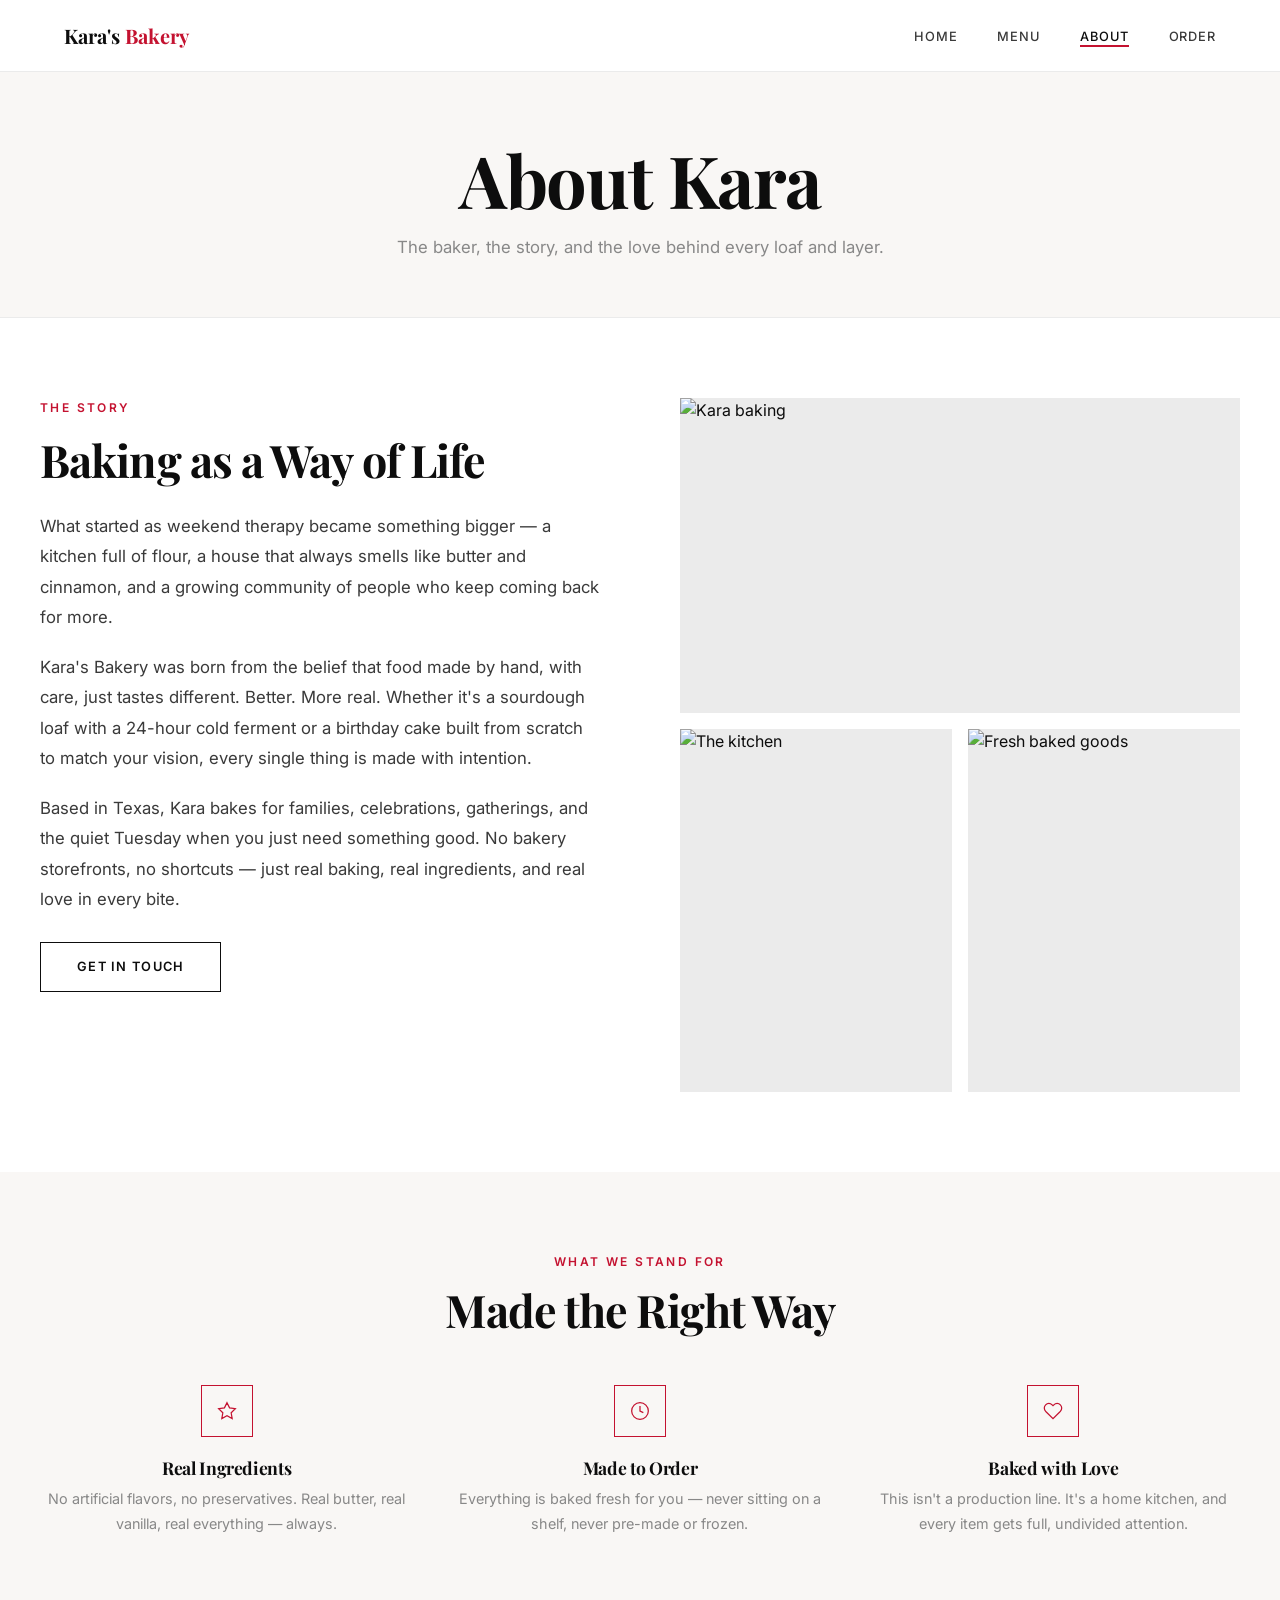
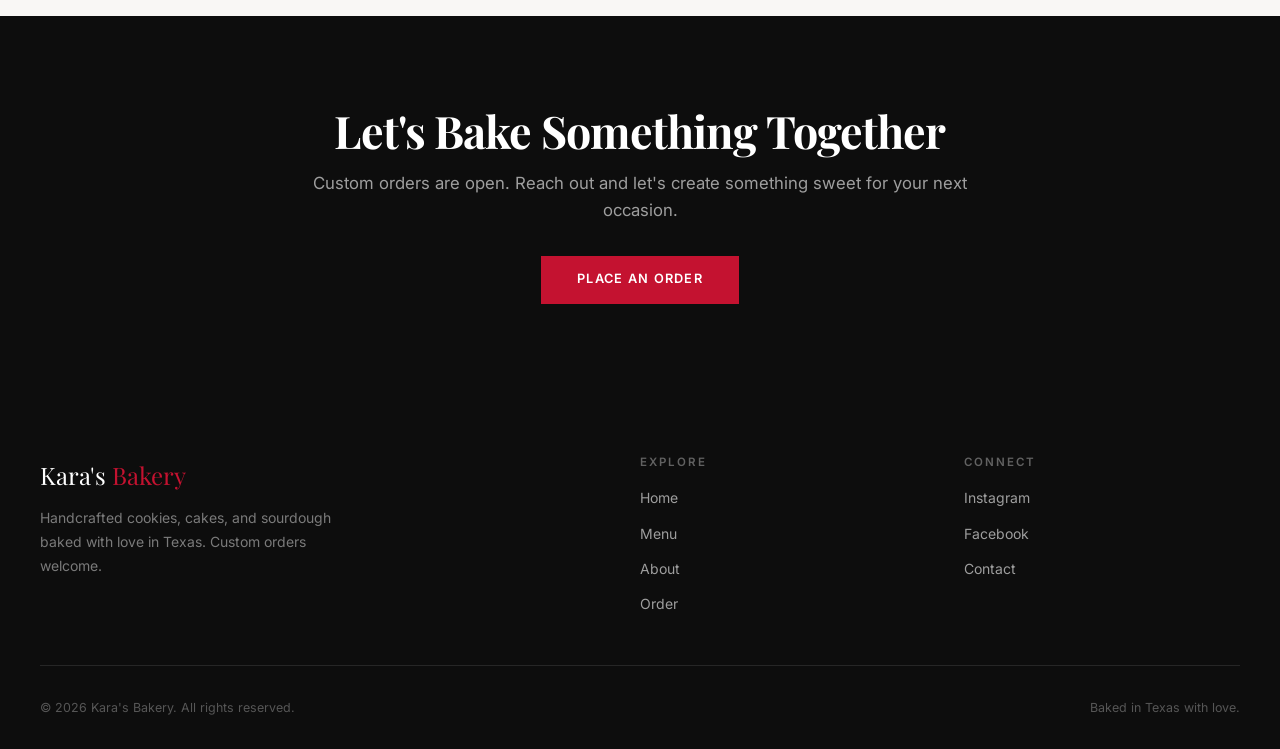
==== about.html @ b0fc7d18 "Initial commit: Kara's Bakery website Static site for a Texas home bakery — 4 pages (Home, Menu, Abo" ====
<!DOCTYPE html>
<html lang="en">
<head>
  <meta charset="UTF-8">
  <meta name="viewport" content="width=device-width, initial-scale=1.0">
  <meta name="description" content="Meet Kara — the Texas baker behind Kara's Bakery. Her story, her passion, and what makes every bake special.">
  <title>About — Kara's Bakery</title>
  <link rel="preconnect" href="https://fonts.googleapis.com">
  <link rel="preconnect" href="https://fonts.gstatic.com" crossorigin>
  <link href="https://fonts.googleapis.com/css2?family=Playfair+Display:ital,wght@0,400;0,700;0,900;1,400&family=Inter:wght@400;500;600&display=swap" rel="stylesheet">
  <link rel="stylesheet" href="css/style.css">
</head>
<body>

  <nav class="nav" id="nav">
    <div class="nav__inner">
      <a href="index.html" class="nav__logo">
        <img src="images/logo/logo.png" alt="" class="nav__logo-img" onerror="this.style.display='none'">
        <span class="nav__logo-text">Kara's <span>Bakery</span></span>
      </a>
      <ul class="nav__links">
        <li><a href="index.html">Home</a></li>
        <li><a href="menu.html">Menu</a></li>
        <li><a href="about.html" class="active">About</a></li>
        <li><a href="contact.html">Order</a></li>
      </ul>
      <button class="nav__hamburger" id="hamburger" aria-label="Open menu">
        <span></span><span></span><span></span>
      </button>
    </div>
  </nav>

  <div class="nav__mobile" id="mobileNav">
    <ul>
      <li><a href="index.html">Home</a></li>
      <li><a href="menu.html">Menu</a></li>
      <li><a href="about.html">About</a></li>
      <li><a href="contact.html">Order</a></li>
    </ul>
  </div>

  <div class="page-hero">
    <h1>About Kara</h1>
    <p>The baker, the story, and the love behind every loaf and layer.</p>
  </div>

  <!-- Story -->
  <section class="section">
    <div class="about-story__inner">
      <div class="about-story__content">
        <span class="label">The Story</span>
        <h2>Baking as a Way of Life</h2>
        <p>What started as weekend therapy became something bigger — a kitchen full of flour, a house that always smells like butter and cinnamon, and a growing community of people who keep coming back for more.</p>
        <p>Kara's Bakery was born from the belief that food made by hand, with care, just tastes different. Better. More real. Whether it's a sourdough loaf with a 24-hour cold ferment or a birthday cake built from scratch to match your vision, every single thing is made with intention.</p>
        <p>Based in Texas, Kara bakes for families, celebrations, gatherings, and the quiet Tuesday when you just need something good. No bakery storefronts, no shortcuts — just real baking, real ingredients, and real love in every bite.</p>
        <a href="contact.html" class="btn btn--outline-dark" style="margin-top: 0.5rem;">Get in Touch</a>
      </div>
      <div class="about-story__images">
        <img src="images/about/baking-hero.jpg" alt="Kara baking">
        <img src="images/about/kitchen.jpg" alt="The kitchen">
        <img src="images/about/product-close.jpg" alt="Fresh baked goods">
      </div>
    </div>
  </section>

  <!-- Values -->
  <section class="section section--off-white">
    <div class="values__header">
      <span class="label">What We Stand For</span>
      <h2>Made the Right Way</h2>
    </div>
    <div class="values__grid">
      <div class="value-item">
        <div class="value-item__icon">
          <svg width="20" height="20" viewBox="0 0 24 24" fill="none" stroke="#C41230" stroke-width="1.5">
            <path d="M12 2L15.09 8.26L22 9.27L17 14.14L18.18 21.02L12 17.77L5.82 21.02L7 14.14L2 9.27L8.91 8.26L12 2Z"/>
          </svg>
        </div>
        <h3>Real Ingredients</h3>
        <p>No artificial flavors, no preservatives. Real butter, real vanilla, real everything — always.</p>
      </div>
      <div class="value-item">
        <div class="value-item__icon">
          <svg width="20" height="20" viewBox="0 0 24 24" fill="none" stroke="#C41230" stroke-width="1.5">
            <circle cx="12" cy="12" r="10"/>
            <path d="M12 6v6l4 2"/>
          </svg>
        </div>
        <h3>Made to Order</h3>
        <p>Everything is baked fresh for you — never sitting on a shelf, never pre-made or frozen.</p>
      </div>
      <div class="value-item">
        <div class="value-item__icon">
          <svg width="20" height="20" viewBox="0 0 24 24" fill="none" stroke="#C41230" stroke-width="1.5">
            <path d="M20.84 4.61a5.5 5.5 0 0 0-7.78 0L12 5.67l-1.06-1.06a5.5 5.5 0 0 0-7.78 7.78l1.06 1.06L12 21.23l7.78-7.78 1.06-1.06a5.5 5.5 0 0 0 0-7.78z"/>
          </svg>
        </div>
        <h3>Baked with Love</h3>
        <p>This isn't a production line. It's a home kitchen, and every item gets full, undivided attention.</p>
      </div>
    </div>
  </section>

  <!-- CTA -->
  <section class="cta-banner">
    <div class="container">
      <h2>Let's Bake Something Together</h2>
      <p>Custom orders are open. Reach out and let's create something sweet for your next occasion.</p>
      <a href="contact.html" class="btn btn--red">Place an Order</a>
    </div>
  </section>

  <footer class="footer">
    <div class="footer__inner">
      <div class="footer__top">
        <div class="footer__brand">
          <div class="brand-name">Kara's <span>Bakery</span></div>
          <p>Handcrafted cookies, cakes, and sourdough baked with love in Texas. Custom orders welcome.</p>
        </div>
        <div class="footer__col">
          <h4>Explore</h4>
          <ul>
            <li><a href="index.html">Home</a></li>
            <li><a href="menu.html">Menu</a></li>
            <li><a href="about.html">About</a></li>
            <li><a href="contact.html">Order</a></li>
          </ul>
        </div>
        <div class="footer__col">
          <h4>Connect</h4>
          <ul>
            <li><a href="#">Instagram</a></li>
            <li><a href="#">Facebook</a></li>
            <li><a href="contact.html">Contact</a></li>
          </ul>
        </div>
      </div>
      <div class="footer__bottom">
        <span>&copy; 2026 Kara's Bakery. All rights reserved.</span>
        <span>Baked in Texas with love.</span>
      </div>
    </div>
  </footer>

  <script src="js/main.js"></script>
</body>
</html>
---- css/style.css ----
/* =========================================
   Kara's Bakery — Main Stylesheet
   ========================================= */

/* Reset */
*, *::before, *::after { box-sizing: border-box; margin: 0; padding: 0; }
html { scroll-behavior: smooth; }
img { max-width: 100%; height: auto; display: block; }
a { color: inherit; text-decoration: none; }

/* Variables */
:root {
  --black:       #0D0D0D;
  --white:       #FFFFFF;
  --off-white:   #F9F7F5;
  --red:         #C41230;
  --red-dark:    #9B0E27;
  --gray-light:  #EBEBEB;
  --gray-mid:    #888888;
  --gray-dark:   #3A3A3A;

  --font-serif: 'Playfair Display', Georgia, 'Times New Roman', serif;
  --font-sans:  'Inter', -apple-system, BlinkMacSystemFont, 'Segoe UI', sans-serif;

  --max-width:   1200px;
  --nav-height:  72px;
  --section-pad: 5rem 1.5rem;
}

/* Base */
body {
  font-family: var(--font-sans);
  font-size: 16px;
  line-height: 1.6;
  color: var(--black);
  background: var(--white);
}

h1, h2, h3, h4 {
  font-family: var(--font-serif);
  font-weight: 700;
  line-height: 1.2;
  letter-spacing: -0.02em;
}

h1 { font-size: clamp(2.5rem, 6vw, 4.5rem); }
h2 { font-size: clamp(1.8rem, 4vw, 2.8rem); }
h3 { font-size: clamp(1.15rem, 2.5vw, 1.45rem); }

p { max-width: 65ch; }

.container { max-width: var(--max-width); margin: 0 auto; padding: 0 1.5rem; }
.section    { padding: var(--section-pad); }
.section--off-white { background: var(--off-white); }

.label {
  display: block;
  font-family: var(--font-sans);
  font-size: 0.75rem;
  font-weight: 600;
  letter-spacing: 0.2em;
  text-transform: uppercase;
  color: var(--red);
}

/* ---- Buttons ---- */
.btn {
  display: inline-block;
  padding: 0.85rem 2.25rem;
  font-family: var(--font-sans);
  font-size: 0.8rem;
  font-weight: 600;
  letter-spacing: 0.1em;
  text-transform: uppercase;
  cursor: pointer;
  border: none;
  transition: background 0.2s ease, color 0.2s ease;
}

.btn--red          { background: var(--red);   color: var(--white); }
.btn--red:hover    { background: var(--red-dark); }

.btn--outline      { background: transparent; color: var(--white); border: 1.5px solid var(--white); }
.btn--outline:hover { background: var(--white); color: var(--black); }

.btn--outline-dark       { background: transparent; color: var(--black); border: 1.5px solid var(--black); }
.btn--outline-dark:hover { background: var(--black); color: var(--white); }

/* ---- Navigation ---- */
.nav {
  position: fixed;
  top: 0; left: 0; right: 0;
  height: var(--nav-height);
  background: var(--white);
  border-bottom: 1px solid var(--gray-light);
  z-index: 1000;
  transition: box-shadow 0.3s ease;
}

.nav.scrolled { box-shadow: 0 2px 20px rgba(0,0,0,0.08); }

.nav__inner {
  max-width: var(--max-width);
  margin: 0 auto;
  padding: 0 1.5rem;
  height: 100%;
  display: flex;
  align-items: center;
  justify-content: space-between;
}

.nav__logo {
  display: flex;
  align-items: center;
  gap: 0.75rem;
}

.nav__logo-img  { height: 44px; width: auto; }

.nav__logo-text {
  font-family: var(--font-serif);
  font-size: 1.25rem;
  font-weight: 700;
  color: var(--black);
}

.nav__logo-text span { color: var(--red); }

.nav__links {
  display: flex;
  align-items: center;
  gap: 2.5rem;
  list-style: none;
}

.nav__links a {
  font-size: 0.8rem;
  font-weight: 500;
  letter-spacing: 0.07em;
  text-transform: uppercase;
  color: var(--gray-dark);
  position: relative;
  transition: color 0.2s;
}

.nav__links a::after {
  content: '';
  position: absolute;
  bottom: -3px; left: 0; right: 0;
  height: 2px;
  background: var(--red);
  transform: scaleX(0);
  transition: transform 0.2s ease;
}

.nav__links a:hover,
.nav__links a.active          { color: var(--black); }
.nav__links a:hover::after,
.nav__links a.active::after   { transform: scaleX(1); }

.nav__hamburger {
  display: none;
  flex-direction: column;
  gap: 5px;
  background: none;
  border: none;
  cursor: pointer;
  padding: 4px;
}

.nav__hamburger span {
  display: block;
  width: 24px; height: 2px;
  background: var(--black);
  transition: all 0.3s ease;
}

.nav__hamburger.open span:nth-child(1) { transform: translateY(7px) rotate(45deg); }
.nav__hamburger.open span:nth-child(2) { opacity: 0; }
.nav__hamburger.open span:nth-child(3) { transform: translateY(-7px) rotate(-45deg); }

.nav__mobile {
  display: none;
  position: fixed;
  top: var(--nav-height); left: 0; right: 0;
  background: var(--white);
  border-bottom: 1px solid var(--gray-light);
  padding: 1.5rem;
  z-index: 999;
}

.nav__mobile.open { display: block; }

.nav__mobile ul { list-style: none; display: flex; flex-direction: column; gap: 0.25rem; }

.nav__mobile a {
  font-size: 0.95rem;
  font-weight: 500;
  letter-spacing: 0.07em;
  text-transform: uppercase;
  color: var(--gray-dark);
  display: block;
  padding: 0.75rem 0;
  border-bottom: 1px solid var(--gray-light);
}

/* ---- Page Hero (inner pages) ---- */
.page-hero {
  margin-top: var(--nav-height);
  padding: 4rem 1.5rem 3.5rem;
  text-align: center;
  background: var(--off-white);
  border-bottom: 1px solid var(--gray-light);
}

.page-hero h1 { margin-bottom: 0.75rem; }

.page-hero p {
  margin: 0 auto;
  color: var(--gray-mid);
  font-size: 1.05rem;
}

/* ---- HOME: Hero ---- */
.hero {
  margin-top: var(--nav-height);
  height: calc(90vh - var(--nav-height));
  min-height: 500px;
  position: relative;
  display: flex;
  align-items: center;
  justify-content: center;
  overflow: hidden;
  background: var(--black);
}

.hero__bg {
  position: absolute;
  inset: 0;
  background-image: url('../images/hero.jpg');
  background-size: cover;
  background-position: center;
  opacity: 0.45;
}

.hero__content {
  position: relative;
  text-align: center;
  color: var(--white);
  padding: 0 1.5rem;
  max-width: 800px;
}

.hero__eyebrow {
  display: block;
  font-size: 0.75rem;
  font-weight: 600;
  letter-spacing: 0.22em;
  text-transform: uppercase;
  color: var(--red);
  margin-bottom: 1.25rem;
}

.hero__title { color: var(--white); margin-bottom: 1.25rem; }

.hero__subtitle {
  font-size: 1.1rem;
  color: rgba(255,255,255,0.75);
  max-width: 52ch;
  margin: 0 auto 2.25rem;
}

.hero__actions { display: flex; gap: 1rem; justify-content: center; flex-wrap: wrap; }

/* ---- HOME: Categories ---- */
.categories { padding: var(--section-pad); }

.categories__header {
  text-align: center;
  max-width: var(--max-width);
  margin: 0 auto 3rem;
}

.categories__header .label { margin-bottom: 0.75rem; }

.categories__grid {
  display: grid;
  grid-template-columns: repeat(3, 1fr);
  gap: 1.5rem;
  max-width: var(--max-width);
  margin: 0 auto;
}

.category-card {
  position: relative;
  overflow: hidden;
  aspect-ratio: 3/4;
  background: var(--gray-dark);
  cursor: pointer;
  display: block;
}

.category-card__img {
  width: 100%; height: 100%;
  object-fit: cover;
  transition: transform 0.5s ease;
}

.category-card:hover .category-card__img { transform: scale(1.04); }

.category-card__overlay {
  position: absolute;
  inset: 0;
  background: linear-gradient(to top, rgba(0,0,0,0.88) 0%, rgba(0,0,0,0.2) 55%, transparent 100%);
  display: flex;
  flex-direction: column;
  justify-content: flex-end;
  padding: 2rem;
}

.category-card__label {
  font-size: 0.68rem;
  font-weight: 600;
  letter-spacing: 0.2em;
  text-transform: uppercase;
  color: var(--red);
  margin-bottom: 0.4rem;
}

.category-card__name {
  font-family: var(--font-serif);
  font-size: 1.8rem;
  color: var(--white);
  margin-bottom: 0.9rem;
}

.category-card__link {
  font-size: 0.72rem;
  font-weight: 600;
  letter-spacing: 0.15em;
  text-transform: uppercase;
  color: rgba(255,255,255,0.8);
  display: flex;
  align-items: center;
  gap: 0.5rem;
  transition: gap 0.2s, color 0.2s;
}

.category-card:hover .category-card__link { gap: 0.85rem; color: var(--white); }

/* ---- HOME: About Snippet ---- */
.about-snippet { padding: var(--section-pad); background: var(--off-white); }

.about-snippet__inner {
  max-width: var(--max-width);
  margin: 0 auto;
  display: grid;
  grid-template-columns: 1fr 1fr;
  gap: 5rem;
  align-items: center;
}

.about-snippet__label { margin-bottom: 1rem; }

.about-snippet__text h2  { margin-bottom: 1.25rem; }

.about-snippet__text p {
  color: var(--gray-dark);
  font-size: 1.05rem;
  line-height: 1.8;
  margin-bottom: 1.4rem;
}

.about-snippet__image { position: relative; }

.about-snippet__image img {
  width: 100%;
  aspect-ratio: 4/5;
  object-fit: cover;
  background: var(--gray-light);
  min-height: 300px;
}

.about-snippet__image::before {
  content: '';
  position: absolute;
  top: 1.5rem; left: -1.5rem;
  right: 1.5rem; bottom: -1.5rem;
  border: 2px solid var(--red);
  z-index: -1;
}

/* ---- HOME: CTA Banner ---- */
.cta-banner {
  padding: 5.5rem 1.5rem;
  background: var(--black);
  text-align: center;
  color: var(--white);
}

.cta-banner h2 { margin-bottom: 0.75rem; }

.cta-banner p {
  color: rgba(255,255,255,0.6);
  margin: 0 auto 2rem;
  font-size: 1.05rem;
}

/* ---- MENU PAGE ---- */
.menu-section { padding: var(--section-pad); }
.menu-section:nth-child(even) { background: var(--off-white); }

.menu-section__header {
  max-width: var(--max-width);
  margin: 0 auto 2.5rem;
  display: flex;
  align-items: flex-end;
  gap: 2rem;
  padding-bottom: 1.5rem;
  border-bottom: 1px solid var(--gray-light);
}

.menu-section__header h2 { flex: 1; }

.menu-section__header p {
  color: var(--gray-mid);
  font-size: 0.9rem;
  max-width: 38ch;
  text-align: right;
}

.menu-grid {
  max-width: var(--max-width);
  margin: 0 auto;
  display: grid;
  grid-template-columns: repeat(auto-fill, minmax(270px, 1fr));
  gap: 2rem;
}

.menu-item {
  background: var(--white);
  border: 1px solid var(--gray-light);
  overflow: hidden;
  transition: transform 0.2s ease, box-shadow 0.2s ease;
}

.menu-item:hover {
  transform: translateY(-4px);
  box-shadow: 0 12px 40px rgba(0,0,0,0.09);
}

.menu-item__img {
  width: 100%;
  aspect-ratio: 4/3;
  object-fit: cover;
  background: var(--gray-light);
  min-height: 180px;
}

.menu-item__body { padding: 1.25rem; }

.menu-item__name { font-family: var(--font-serif); font-size: 1.15rem; margin-bottom: 0.4rem; }

.menu-item__desc {
  font-size: 0.875rem;
  color: var(--gray-mid);
  line-height: 1.65;
  margin-bottom: 0.75rem;
}

.menu-item__note {
  font-size: 0.72rem;
  font-weight: 600;
  letter-spacing: 0.1em;
  text-transform: uppercase;
  color: var(--red);
}

.order-note {
  padding: 3.5rem 1.5rem;
  background: var(--black);
  text-align: center;
  color: var(--white);
}

.order-note h3 { font-size: 1.5rem; margin-bottom: 0.6rem; }

.order-note p { margin: 0 auto 1.75rem; color: rgba(255,255,255,0.6); }

/* ---- ABOUT PAGE ---- */
.about-story__inner {
  max-width: var(--max-width);
  margin: 0 auto;
  display: grid;
  grid-template-columns: 1fr 1fr;
  gap: 5rem;
  align-items: start;
}

.about-story__content .label { margin-bottom: 1rem; }
.about-story__content h2     { margin-bottom: 1.5rem; }

.about-story__content p {
  color: var(--gray-dark);
  font-size: 1.05rem;
  line-height: 1.8;
  margin-bottom: 1.25rem;
}

.about-story__images {
  display: grid;
  grid-template-columns: 1fr 1fr;
  gap: 1rem;
}

.about-story__images img {
  width: 100%;
  aspect-ratio: 3/4;
  object-fit: cover;
  background: var(--gray-light);
  min-height: 150px;
}

.about-story__images img:first-child {
  grid-column: span 2;
  aspect-ratio: 16/9;
}

/* Values */
.values__header { text-align: center; margin: 0 auto 3rem; }
.values__header .label { margin-bottom: 0.75rem; }

.values__grid {
  display: grid;
  grid-template-columns: repeat(3, 1fr);
  gap: 2.5rem;
  max-width: var(--max-width);
  margin: 0 auto;
}

.value-item { text-align: center; }

.value-item__icon {
  width: 52px; height: 52px;
  margin: 0 auto 1.25rem;
  border: 1.5px solid var(--red);
  display: flex;
  align-items: center;
  justify-content: center;
}

.value-item h3    { margin-bottom: 0.5rem; font-size: 1.1rem; }
.value-item p     { font-size: 0.9rem; color: var(--gray-mid); line-height: 1.75; margin: 0 auto; }

/* ---- CONTACT PAGE ---- */
.contact-section__inner {
  max-width: 960px;
  margin: 0 auto;
  display: grid;
  grid-template-columns: 1fr 1.6fr;
  gap: 5rem;
  align-items: start;
}

.contact-info .label { margin-bottom: 0.75rem; }
.contact-info h2     { margin-bottom: 1.25rem; font-size: 1.9rem; }

.contact-info p {
  color: var(--gray-dark);
  font-size: 0.95rem;
  line-height: 1.8;
  margin-bottom: 2rem;
}

.contact-info__details {
  list-style: none;
  display: flex;
  flex-direction: column;
  gap: 1rem;
}

.contact-info__details li {
  display: flex;
  gap: 0.75rem;
  font-size: 0.875rem;
  color: var(--gray-dark);
  line-height: 1.5;
}

.detail-label { font-weight: 600; min-width: 70px; color: var(--black); flex-shrink: 0; }

.socials { display: flex; gap: 1rem; margin-top: 2rem; flex-wrap: wrap; }

.socials a {
  display: flex;
  align-items: center;
  gap: 0.4rem;
  font-size: 0.875rem;
  font-weight: 500;
  color: var(--gray-dark);
  transition: color 0.2s;
}

.socials a:hover { color: var(--red); }

/* Form */
.contact-form { background: var(--off-white); padding: 2.5rem; }

.form-group { margin-bottom: 1.5rem; }

.form-group label {
  display: block;
  font-size: 0.75rem;
  font-weight: 600;
  letter-spacing: 0.1em;
  text-transform: uppercase;
  color: var(--black);
  margin-bottom: 0.5rem;
}

.form-group input,
.form-group select,
.form-group textarea {
  width: 100%;
  padding: 0.75rem 1rem;
  font-family: var(--font-sans);
  font-size: 0.95rem;
  color: var(--black);
  background: var(--white);
  border: 1px solid var(--gray-light);
  border-radius: 0;
  outline: none;
  transition: border-color 0.2s;
  -webkit-appearance: none;
}

.form-group input:focus,
.form-group select:focus,
.form-group textarea:focus { border-color: var(--red); }

.form-group textarea { min-height: 140px; resize: vertical; }

.form-group select {
  background-image: url("data:image/svg+xml;charset=utf-8,%3Csvg xmlns='http://www.w3.org/2000/svg' width='16' height='16' viewBox='0 0 24 24' fill='none' stroke='%23888' stroke-width='2'%3E%3Cpolyline points='6 9 12 15 18 9'/%3E%3C/svg%3E");
  background-repeat: no-repeat;
  background-position: right 1rem center;
  padding-right: 2.5rem;
  cursor: pointer;
}

.form-submit { width: 100%; }

.form-note {
  margin-top: 1rem;
  font-size: 0.8rem;
  color: var(--gray-mid);
  text-align: center;
}

/* ---- Footer ---- */
.footer { background: var(--black); color: var(--white); padding: 4rem 1.5rem 2rem; }

.footer__inner { max-width: var(--max-width); margin: 0 auto; }

.footer__top {
  display: grid;
  grid-template-columns: 2fr 1fr 1fr;
  gap: 3rem;
  padding-bottom: 3rem;
  border-bottom: 1px solid rgba(255,255,255,0.1);
  margin-bottom: 2rem;
}

.footer__brand .brand-name {
  font-family: var(--font-serif);
  font-size: 1.5rem;
  margin-bottom: 0.75rem;
}

.footer__brand .brand-name span { color: var(--red); }

.footer__brand p {
  font-size: 0.875rem;
  color: rgba(255,255,255,0.45);
  line-height: 1.7;
  max-width: 34ch;
}

.footer__col h4 {
  font-family: var(--font-sans);
  font-size: 0.72rem;
  font-weight: 600;
  letter-spacing: 0.17em;
  text-transform: uppercase;
  color: rgba(255,255,255,0.35);
  margin-bottom: 1rem;
}

.footer__col ul { list-style: none; display: flex; flex-direction: column; gap: 0.6rem; }

.footer__col ul a {
  font-size: 0.875rem;
  color: rgba(255,255,255,0.6);
  transition: color 0.2s;
}

.footer__col ul a:hover { color: var(--white); }

.footer__bottom {
  display: flex;
  justify-content: space-between;
  align-items: center;
  font-size: 0.78rem;
  color: rgba(255,255,255,0.3);
}

/* ---- Responsive ---- */
@media (max-width: 900px) {
  .nav__links    { display: none; }
  .nav__hamburger { display: flex; }

  .categories__grid { grid-template-columns: 1fr; gap: 1rem; }
  .category-card    { aspect-ratio: 16/9; }

  .about-snippet__inner,
  .about-story__inner,
  .contact-section__inner { grid-template-columns: 1fr; gap: 2.5rem; }

  .about-snippet__image::before { display: none; }

  .values__grid { grid-template-columns: 1fr; gap: 2rem; }

  .footer__top   { grid-template-columns: 1fr; gap: 2rem; }
  .footer__bottom { flex-direction: column; gap: 0.5rem; text-align: center; }
}

@media (max-width: 600px) {
  :root { --section-pad: 3.5rem 1.25rem; }

  .hero { height: 85vh; }

  .menu-section__header { flex-direction: column; align-items: flex-start; gap: 0.5rem; }
  .menu-section__header p { text-align: left; }

  .contact-form { padding: 1.5rem; }

  .about-story__images { grid-template-columns: 1fr; }
  .about-story__images img:first-child { grid-column: span 1; }
}
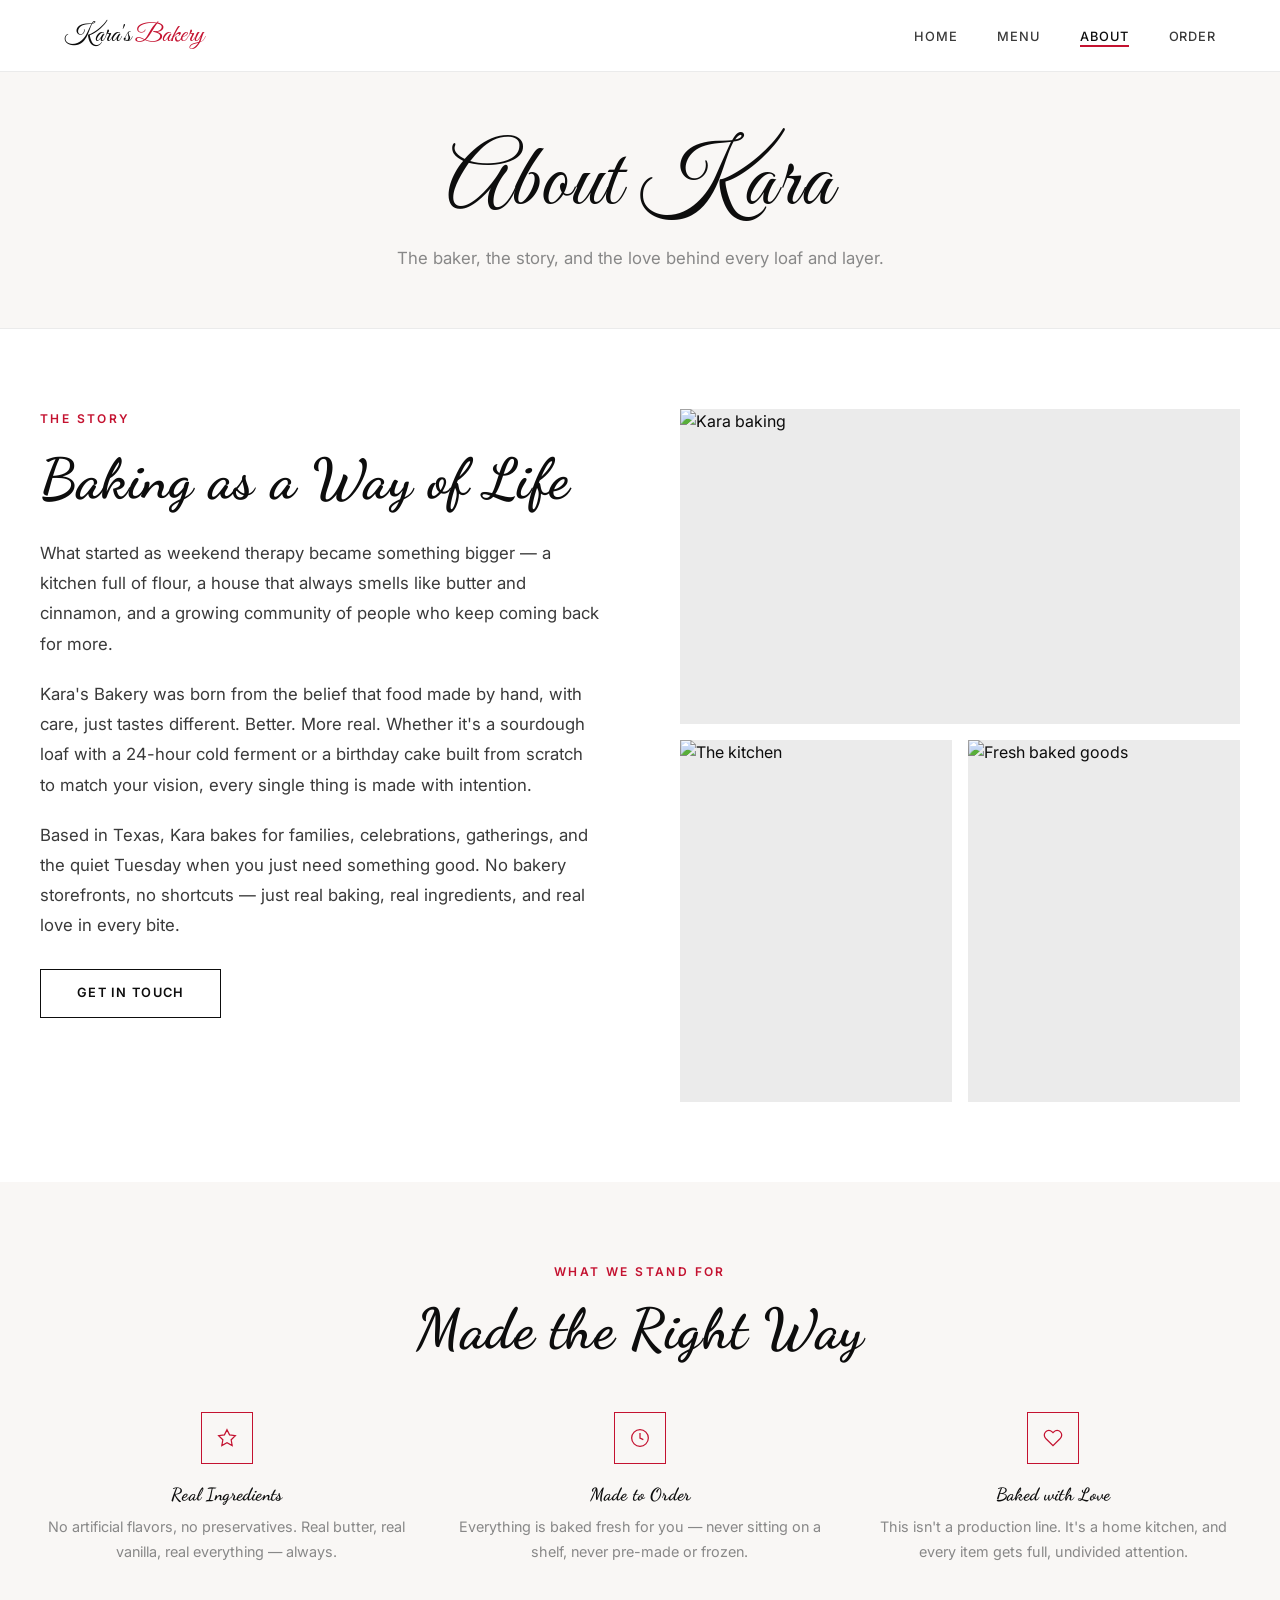
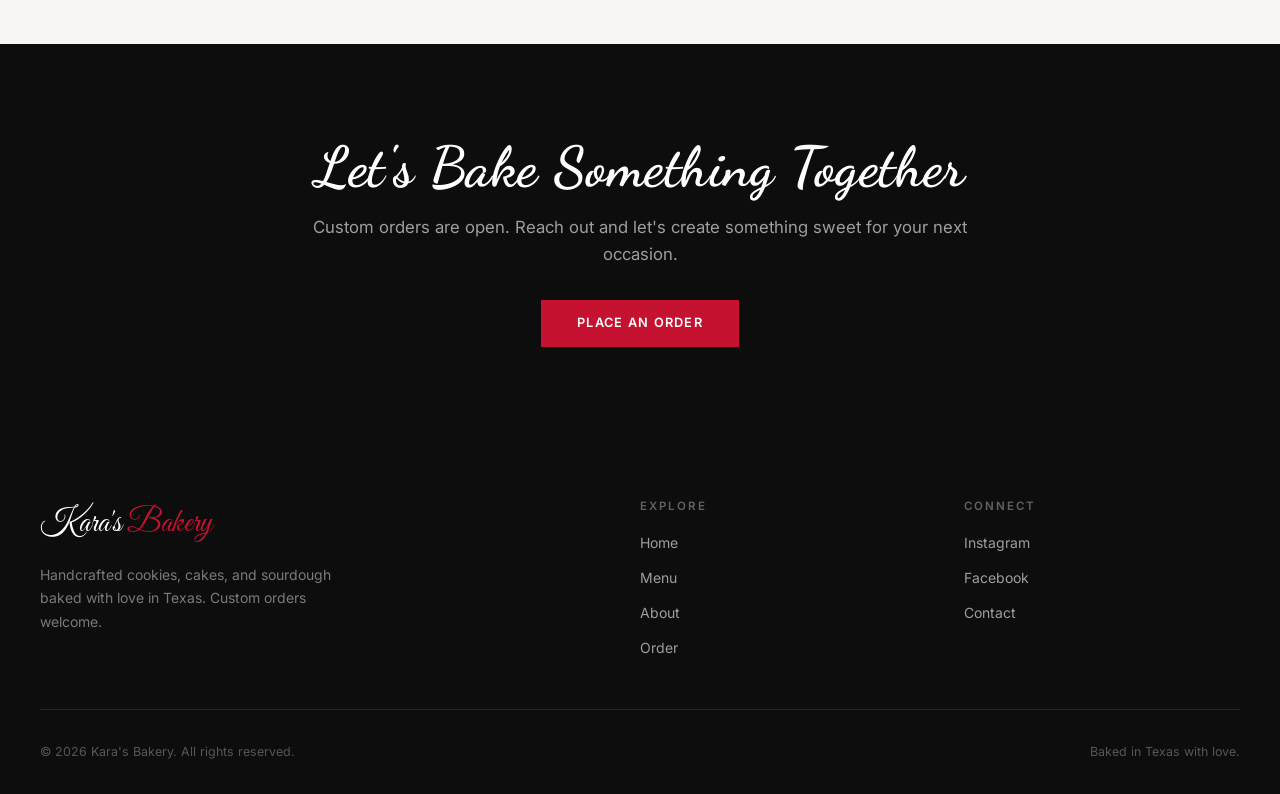
==== commit a148469e: "Switch to script fonts — Great Vibes + Dancing Script Great Vibes for hero h1, logo, and footer bran" ====
--- a/about.html
+++ b/about.html
@@ -7,7 +7,7 @@
   <title>About — Kara's Bakery</title>
   <link rel="preconnect" href="https://fonts.googleapis.com">
   <link rel="preconnect" href="https://fonts.gstatic.com" crossorigin>
-  <link href="https://fonts.googleapis.com/css2?family=Playfair+Display:ital,wght@0,400;0,700;0,900;1,400&family=Inter:wght@400;500;600&display=swap" rel="stylesheet">
+  <link href="https://fonts.googleapis.com/css2?family=Great+Vibes&family=Dancing+Script:wght@400;600;700&family=Inter:wght@400;500;600&display=swap" rel="stylesheet">
   <link rel="stylesheet" href="css/style.css">
 </head>
 <body>
--- a/css/style.css
+++ b/css/style.css
@@ -19,8 +19,9 @@
   --gray-mid:    #888888;
   --gray-dark:   #3A3A3A;
 
-  --font-serif: 'Playfair Display', Georgia, 'Times New Roman', serif;
-  --font-sans:  'Inter', -apple-system, BlinkMacSystemFont, 'Segoe UI', sans-serif;
+  --font-script: 'Great Vibes', cursive;
+  --font-serif:  'Dancing Script', cursive;
+  --font-sans:   'Inter', -apple-system, BlinkMacSystemFont, 'Segoe UI', sans-serif;
 
   --max-width:   1200px;
   --nav-height:  72px;
@@ -39,13 +40,13 @@
 h1, h2, h3, h4 {
   font-family: var(--font-serif);
   font-weight: 700;
-  line-height: 1.2;
-  letter-spacing: -0.02em;
-}
-
-h1 { font-size: clamp(2.5rem, 6vw, 4.5rem); }
-h2 { font-size: clamp(1.8rem, 4vw, 2.8rem); }
-h3 { font-size: clamp(1.15rem, 2.5vw, 1.45rem); }
+  line-height: 1.25;
+  letter-spacing: 0.01em;
+}
+
+h1 { font-size: clamp(3rem, 7vw, 5.5rem); font-family: var(--font-script); font-weight: 400; line-height: 1.1; }
+h2 { font-size: clamp(2.2rem, 5vw, 3.5rem); }
+h3 { font-size: clamp(1.3rem, 2.8vw, 1.65rem); }
 
 p { max-width: 65ch; }
 
@@ -118,9 +119,9 @@
 .nav__logo-img  { height: 44px; width: auto; }
 
 .nav__logo-text {
-  font-family: var(--font-serif);
-  font-size: 1.25rem;
-  font-weight: 700;
+  font-family: var(--font-script);
+  font-size: 1.6rem;
+  font-weight: 400;
   color: var(--black);
 }
 
@@ -672,8 +673,9 @@
 }
 
 .footer__brand .brand-name {
-  font-family: var(--font-serif);
-  font-size: 1.5rem;
+  font-family: var(--font-script);
+  font-size: 2rem;
+  font-weight: 400;
   margin-bottom: 0.75rem;
 }
 
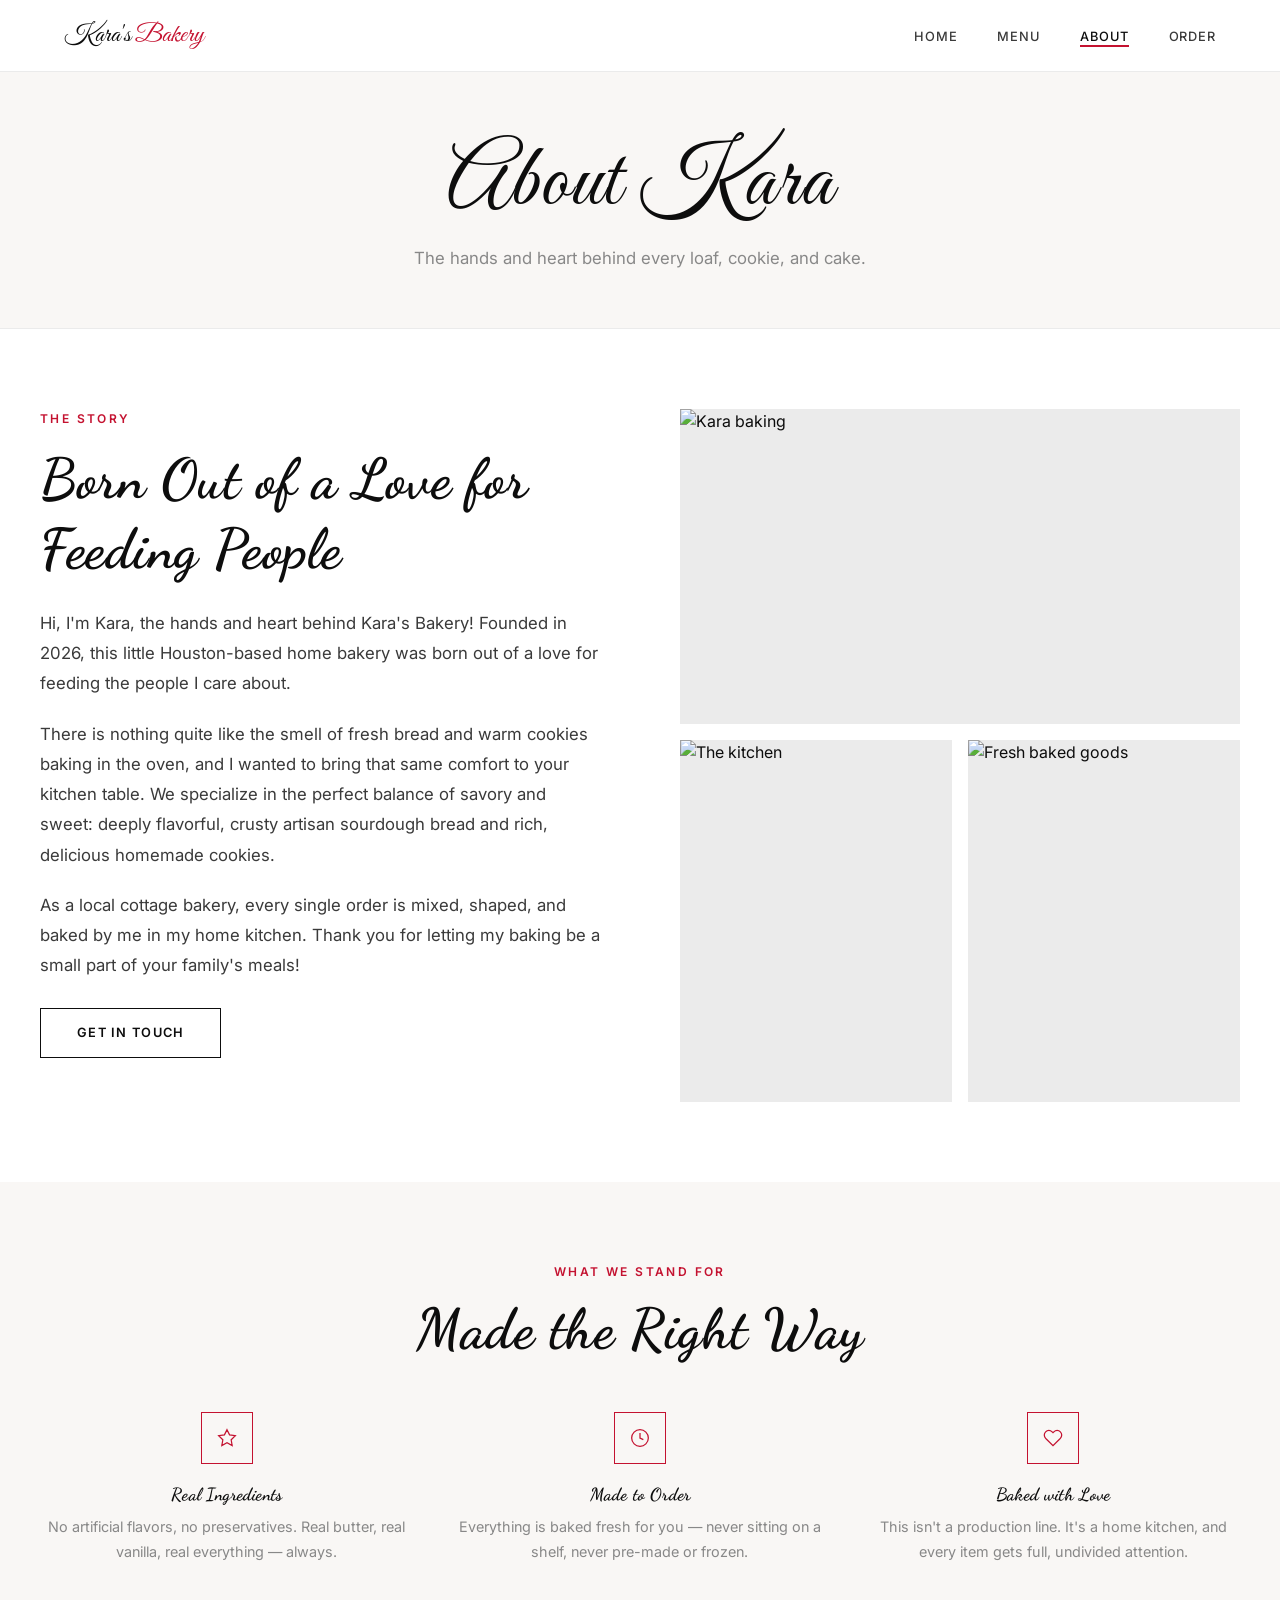
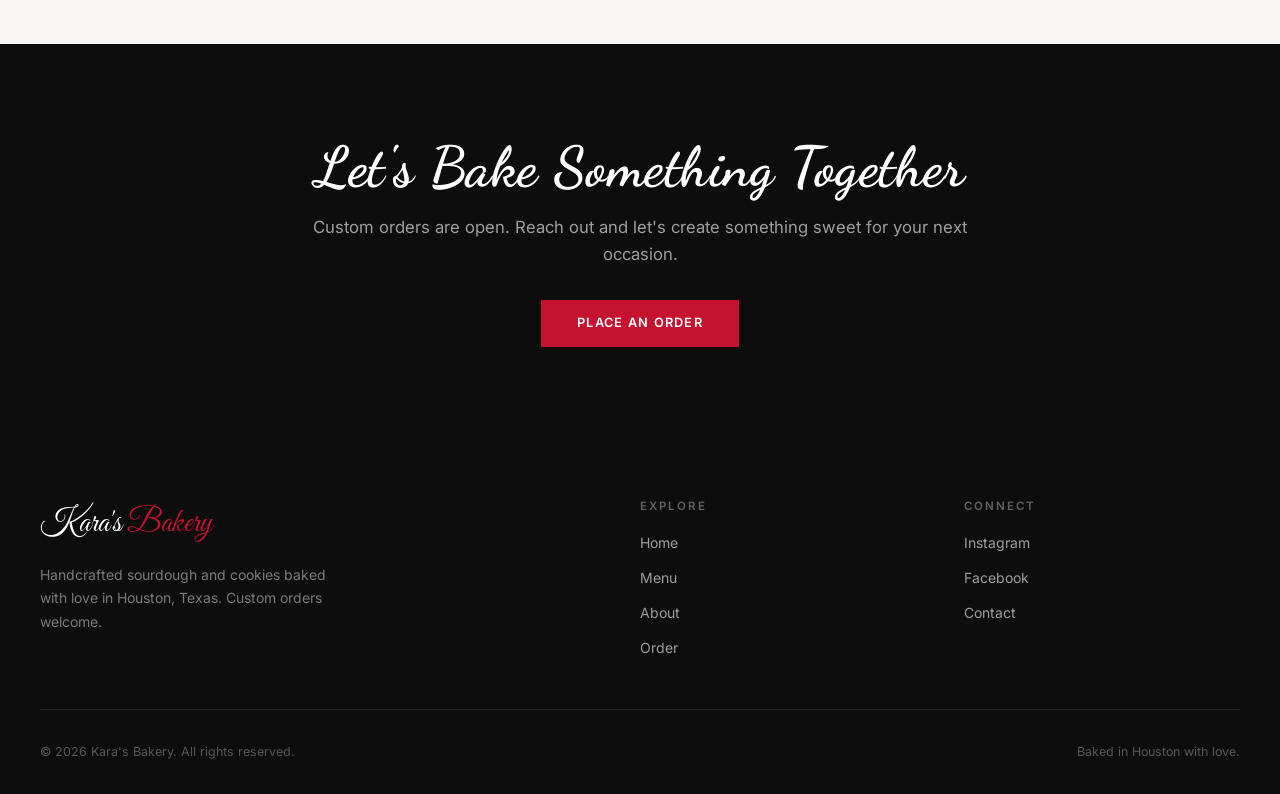
==== commit 3f953d80: "Add Kara's real bio, update location to Houston Replaced placeholder copy on About page and homepage" ====
--- a/about.html
+++ b/about.html
@@ -3,7 +3,7 @@
 <head>
   <meta charset="UTF-8">
   <meta name="viewport" content="width=device-width, initial-scale=1.0">
-  <meta name="description" content="Meet Kara — the Texas baker behind Kara's Bakery. Her story, her passion, and what makes every bake special.">
+  <meta name="description" content="Meet Kara — the Houston baker behind Kara's Bakery. Her story, her passion, and what makes every bake special.">
   <title>About — Kara's Bakery</title>
   <link rel="preconnect" href="https://fonts.googleapis.com">
   <link rel="preconnect" href="https://fonts.gstatic.com" crossorigin>
@@ -41,7 +41,7 @@
 
   <div class="page-hero">
     <h1>About Kara</h1>
-    <p>The baker, the story, and the love behind every loaf and layer.</p>
+    <p>The hands and heart behind every loaf, cookie, and cake.</p>
   </div>
 
   <!-- Story -->
@@ -49,10 +49,10 @@
     <div class="about-story__inner">
       <div class="about-story__content">
         <span class="label">The Story</span>
-        <h2>Baking as a Way of Life</h2>
-        <p>What started as weekend therapy became something bigger — a kitchen full of flour, a house that always smells like butter and cinnamon, and a growing community of people who keep coming back for more.</p>
-        <p>Kara's Bakery was born from the belief that food made by hand, with care, just tastes different. Better. More real. Whether it's a sourdough loaf with a 24-hour cold ferment or a birthday cake built from scratch to match your vision, every single thing is made with intention.</p>
-        <p>Based in Texas, Kara bakes for families, celebrations, gatherings, and the quiet Tuesday when you just need something good. No bakery storefronts, no shortcuts — just real baking, real ingredients, and real love in every bite.</p>
+        <h2>Born Out of a Love for Feeding People</h2>
+        <p>Hi, I'm Kara, the hands and heart behind Kara's Bakery! Founded in 2026, this little Houston-based home bakery was born out of a love for feeding the people I care about.</p>
+        <p>There is nothing quite like the smell of fresh bread and warm cookies baking in the oven, and I wanted to bring that same comfort to your kitchen table. We specialize in the perfect balance of savory and sweet: deeply flavorful, crusty artisan sourdough bread and rich, delicious homemade cookies.</p>
+        <p>As a local cottage bakery, every single order is mixed, shaped, and baked by me in my home kitchen. Thank you for letting my baking be a small part of your family's meals!</p>
         <a href="contact.html" class="btn btn--outline-dark" style="margin-top: 0.5rem;">Get in Touch</a>
       </div>
       <div class="about-story__images">
@@ -115,7 +115,7 @@
       <div class="footer__top">
         <div class="footer__brand">
           <div class="brand-name">Kara's <span>Bakery</span></div>
-          <p>Handcrafted cookies, cakes, and sourdough baked with love in Texas. Custom orders welcome.</p>
+          <p>Handcrafted sourdough and cookies baked with love in Houston, Texas. Custom orders welcome.</p>
         </div>
         <div class="footer__col">
           <h4>Explore</h4>
@@ -137,7 +137,7 @@
       </div>
       <div class="footer__bottom">
         <span>&copy; 2026 Kara's Bakery. All rights reserved.</span>
-        <span>Baked in Texas with love.</span>
+        <span>Baked in Houston with love.</span>
       </div>
     </div>
   </footer>
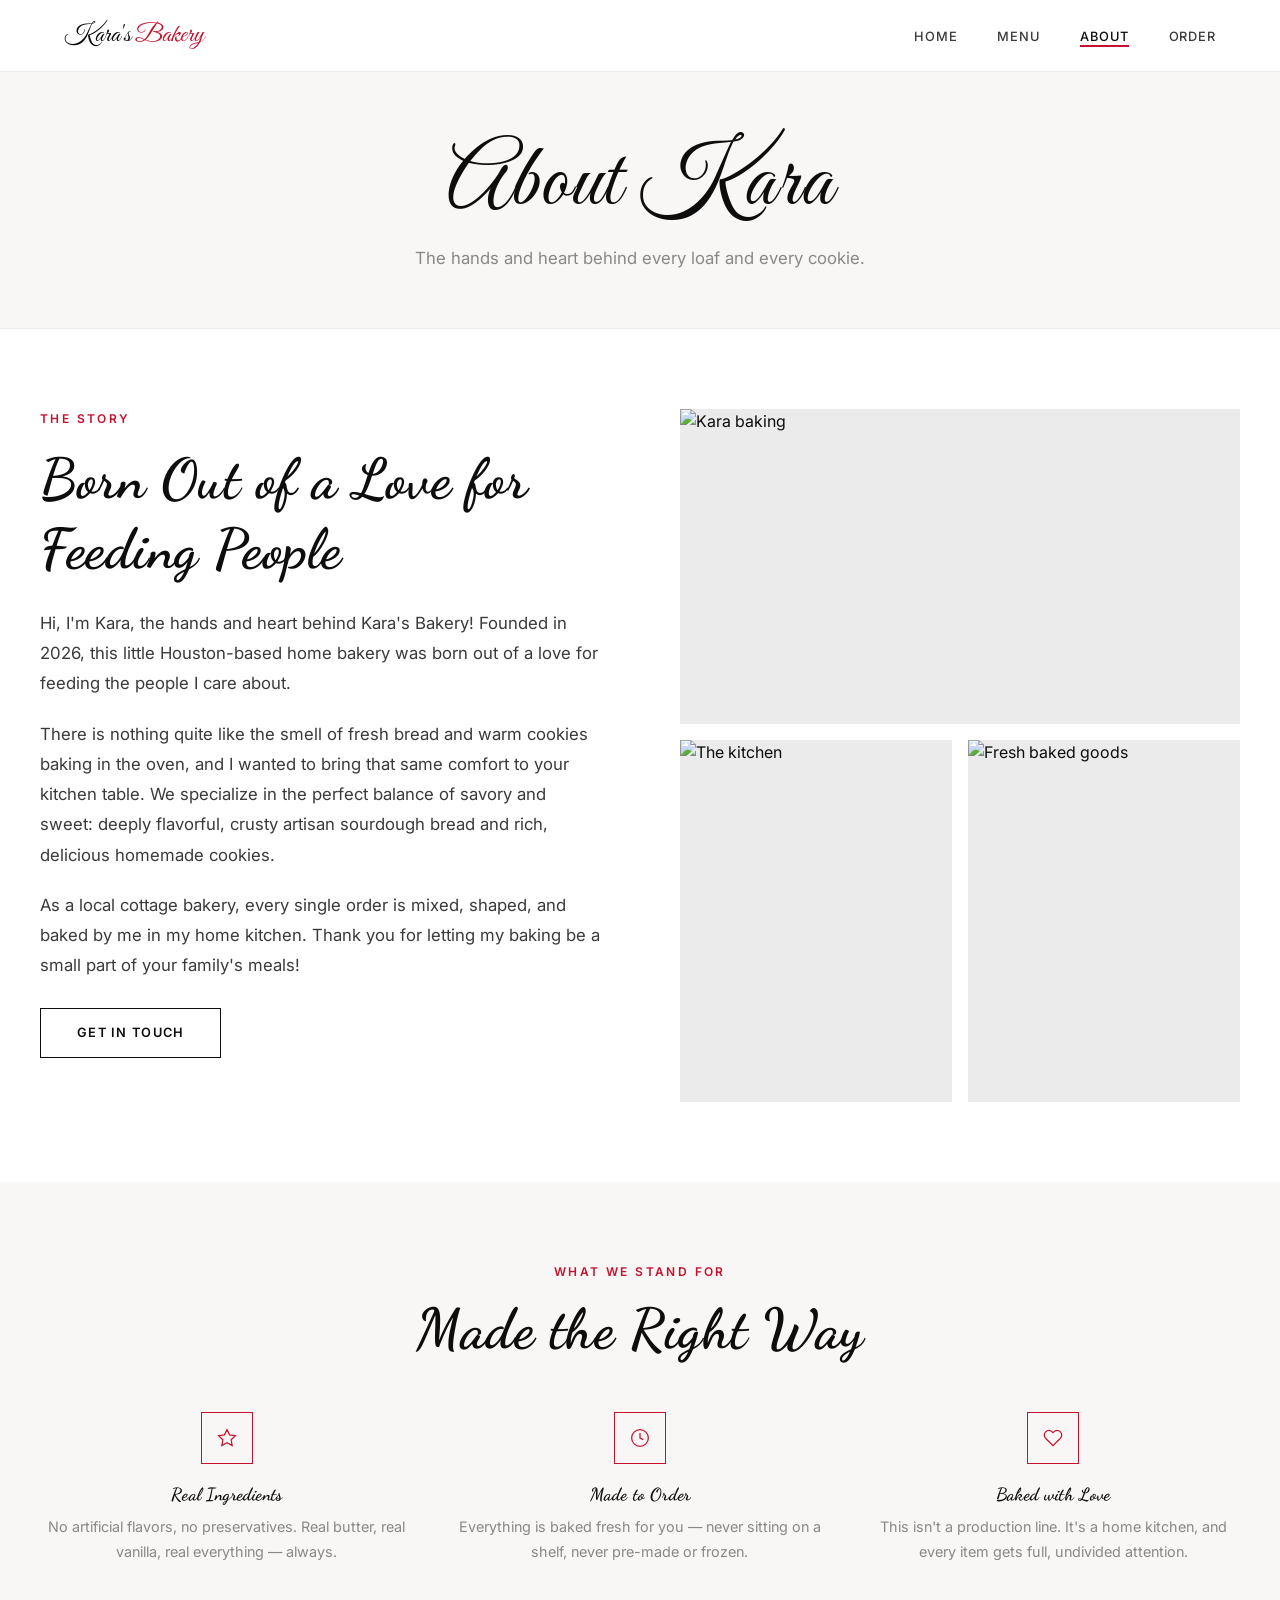
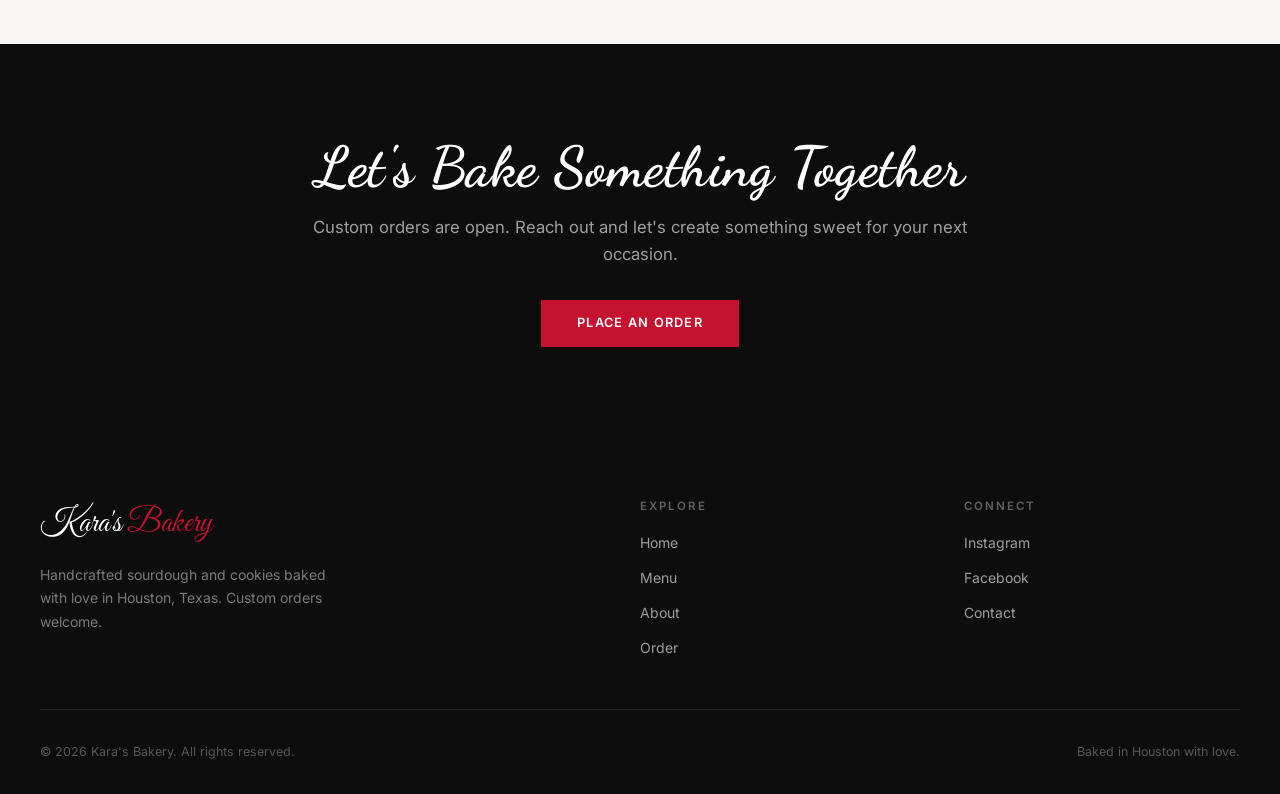
==== commit 44bf78bc: "Remove all remaining cake references Cleaned contact page meta, lead time, payment note, dropdown op" ====
--- a/about.html
+++ b/about.html
@@ -41,7 +41,7 @@
 
   <div class="page-hero">
     <h1>About Kara</h1>
-    <p>The hands and heart behind every loaf, cookie, and cake.</p>
+    <p>The hands and heart behind every loaf and every cookie.</p>
   </div>
 
   <!-- Story -->
--- a/css/style.css
+++ b/css/style.css
@@ -286,10 +286,11 @@
 
 .categories__grid {
   display: grid;
-  grid-template-columns: repeat(3, 1fr);
+  grid-template-columns: repeat(2, minmax(0, 480px));
   gap: 1.5rem;
   max-width: var(--max-width);
   margin: 0 auto;
+  justify-content: center;
 }
 
 .category-card {
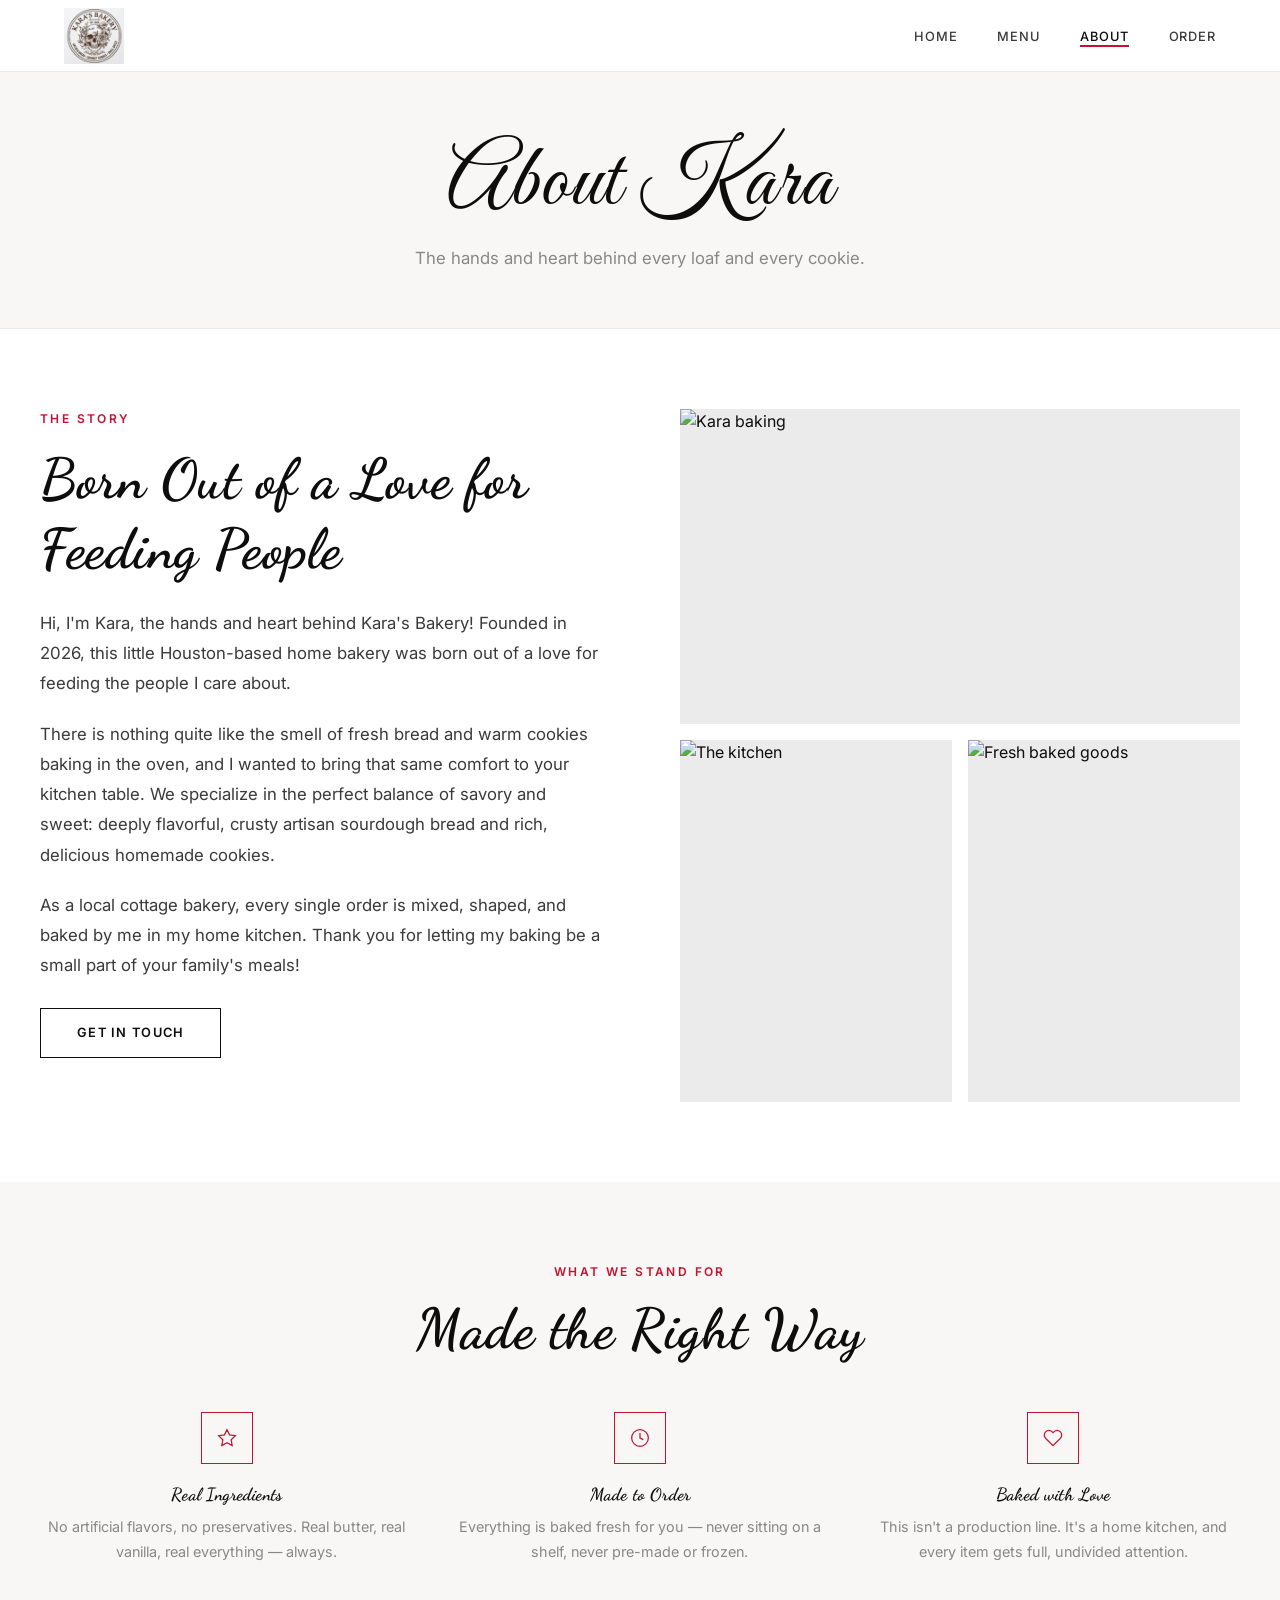
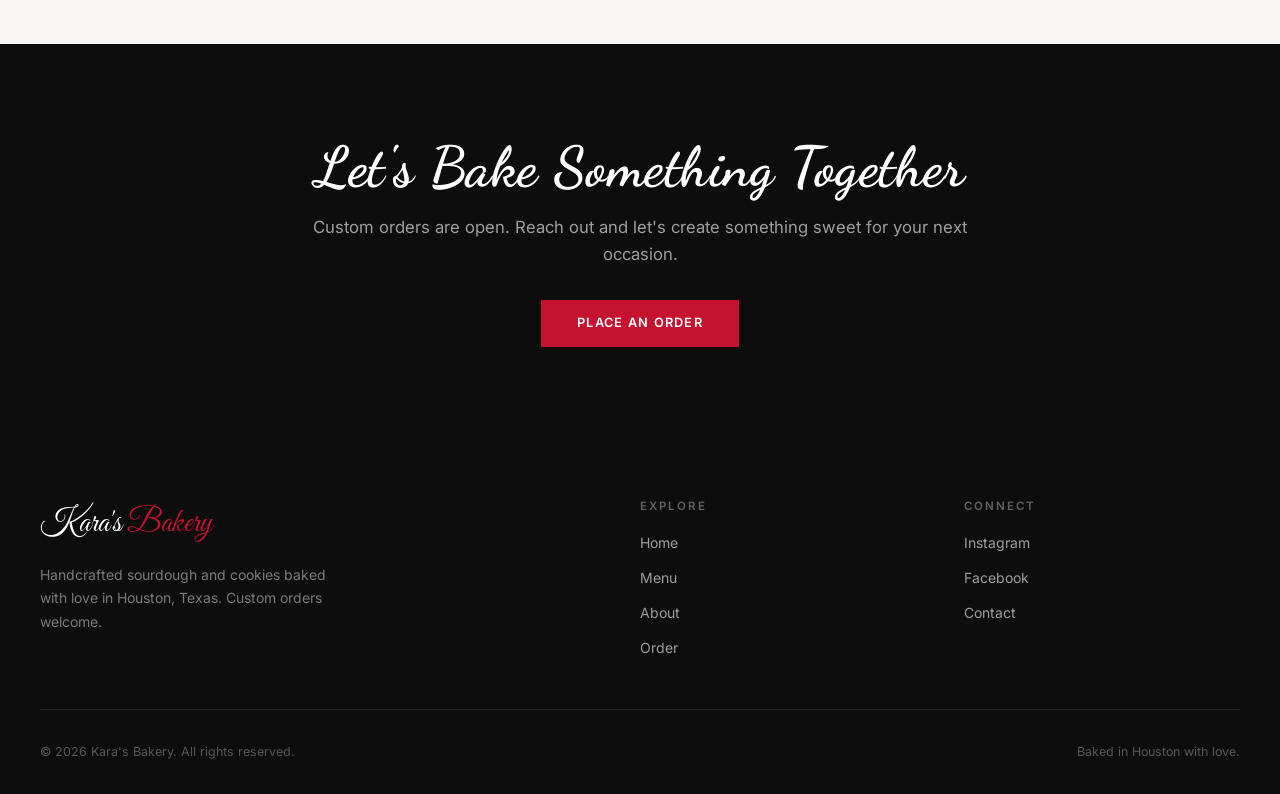
==== commit fb656cbd: "Add skull & roses logo to nav Logo placed at images/logo/logo.png. Nav text hides automatically when" ====
--- a/about.html
+++ b/about.html
@@ -15,7 +15,7 @@
   <nav class="nav" id="nav">
     <div class="nav__inner">
       <a href="index.html" class="nav__logo">
-        <img src="images/logo/logo.png" alt="" class="nav__logo-img" onerror="this.style.display='none'">
+        <img src="images/logo/logo.png" alt="Kara's Bakery" class="nav__logo-img" onerror="this.style.display='none'" onload="this.nextElementSibling.style.display='none'">
         <span class="nav__logo-text">Kara's <span>Bakery</span></span>
       </a>
       <ul class="nav__links">
--- a/css/style.css
+++ b/css/style.css
@@ -116,7 +116,7 @@
   gap: 0.75rem;
 }
 
-.nav__logo-img  { height: 44px; width: auto; }
+.nav__logo-img  { height: 56px; width: auto; }
 
 .nav__logo-text {
   font-family: var(--font-script);
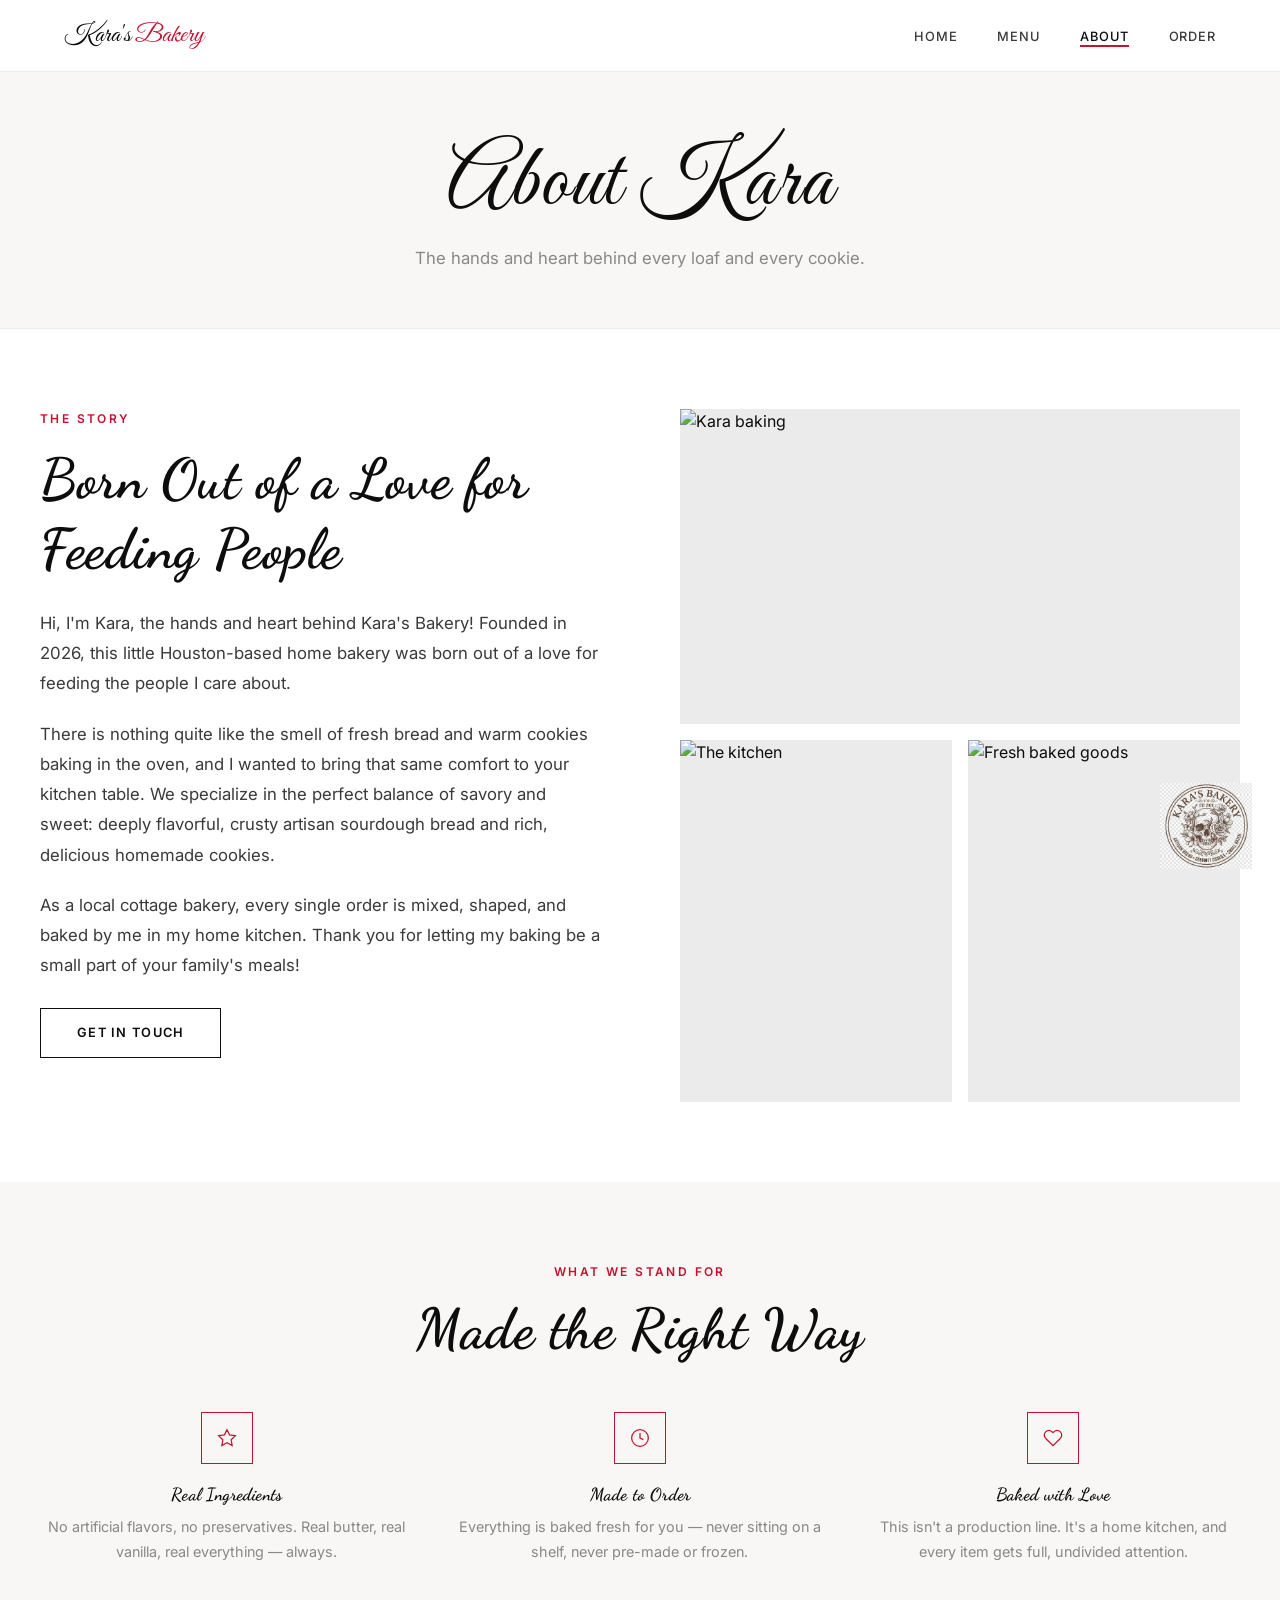
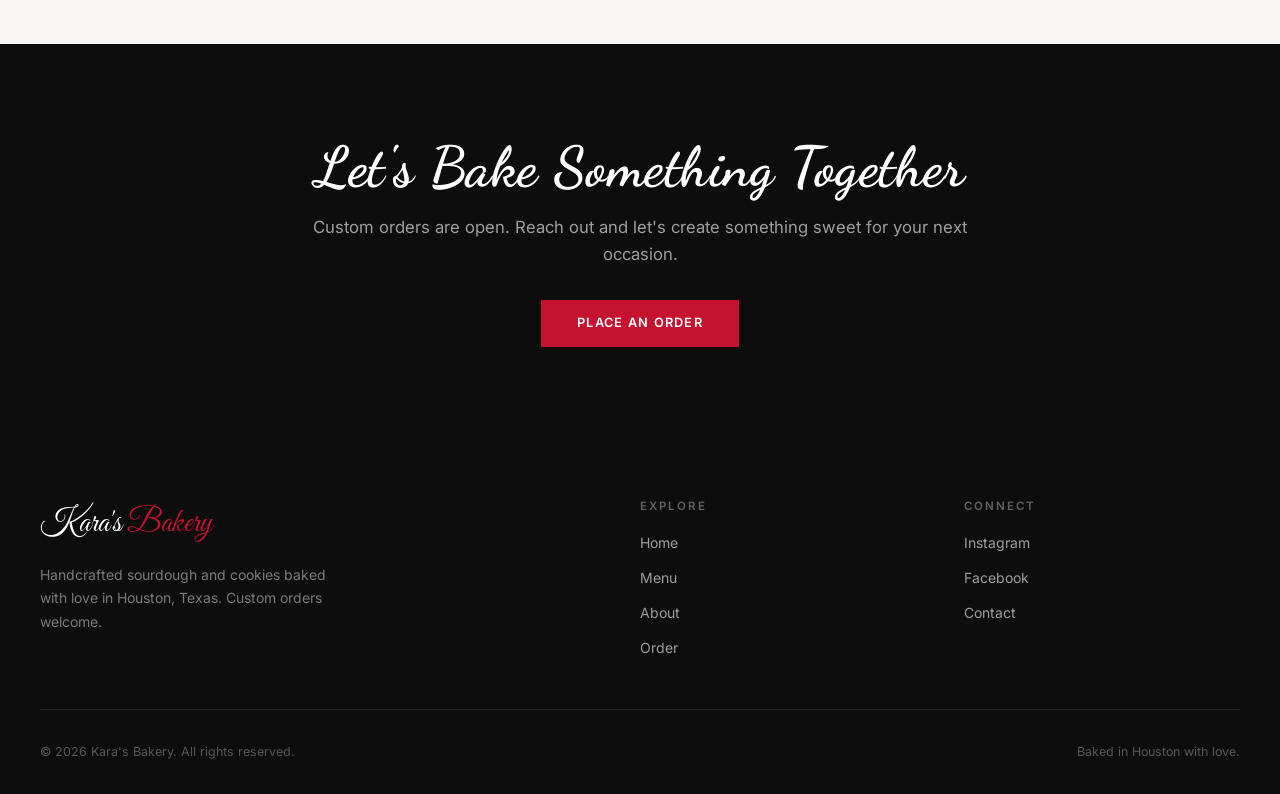
==== commit 07b84979: "Restore cursive nav lettering, add fixed floating logo with auto color-switching - Remove logo image" ====
--- a/about.html
+++ b/about.html
@@ -15,7 +15,6 @@
   <nav class="nav" id="nav">
     <div class="nav__inner">
       <a href="index.html" class="nav__logo">
-        <img src="images/logo/logo.png" alt="Kara's Bakery" class="nav__logo-img" onerror="this.style.display='none'" onload="this.nextElementSibling.style.display='none'">
         <span class="nav__logo-text">Kara's <span>Bakery</span></span>
       </a>
       <ul class="nav__links">
@@ -142,6 +141,10 @@
     </div>
   </footer>
 
+  <div class="floating-logo" id="floatingLogo">
+    <img src="images/logo/logo.png" alt="Kara's Bakery">
+  </div>
+
   <script src="js/main.js"></script>
 </body>
 </html>
--- a/css/style.css
+++ b/css/style.css
@@ -116,8 +116,6 @@
   gap: 0.75rem;
 }
 
-.nav__logo-img  { height: 56px; width: auto; }
-
 .nav__logo-text {
   font-family: var(--font-script);
   font-size: 1.6rem;
@@ -435,8 +433,9 @@
   max-width: var(--max-width);
   margin: 0 auto;
   display: grid;
-  grid-template-columns: repeat(auto-fill, minmax(270px, 1fr));
+  grid-template-columns: repeat(auto-fill, minmax(270px, 360px));
   gap: 2rem;
+  justify-content: center;
 }
 
 .menu-item {
@@ -750,3 +749,35 @@
   .about-story__images { grid-template-columns: 1fr; }
   .about-story__images img:first-child { grid-column: span 1; }
 }
+
+/* ---- Floating logo ---- */
+.floating-logo {
+  position: fixed;
+  bottom: 1.75rem;
+  right: 1.75rem;
+  width: 92px;
+  height: 92px;
+  z-index: 500;
+  pointer-events: none;
+  transition: filter 0.4s ease;
+  opacity: 0.88;
+}
+
+.floating-logo img {
+  width: 100%;
+  height: 100%;
+  object-fit: contain;
+}
+
+.floating-logo.on-dark {
+  filter: brightness(0) invert(1);
+}
+
+@media (max-width: 640px) {
+  .floating-logo {
+    width: 62px;
+    height: 62px;
+    bottom: 1rem;
+    right: 1rem;
+  }
+}
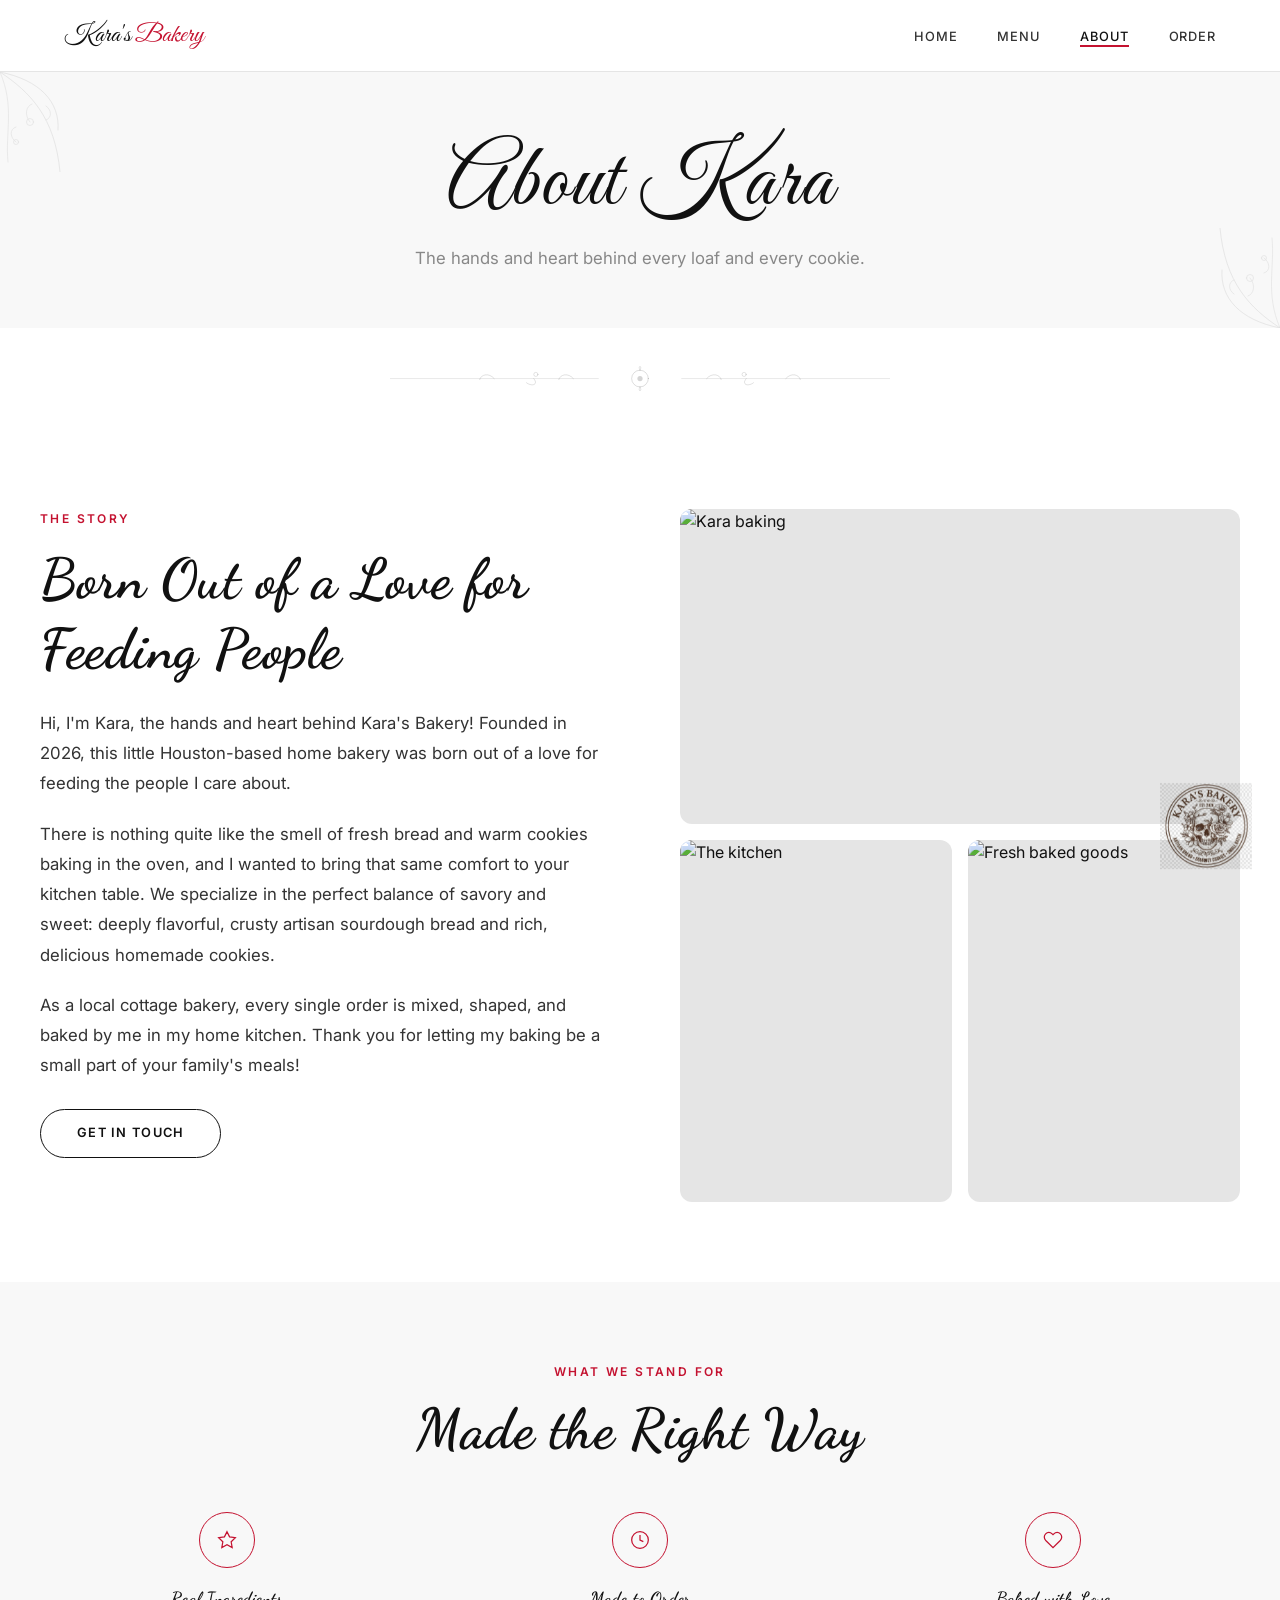
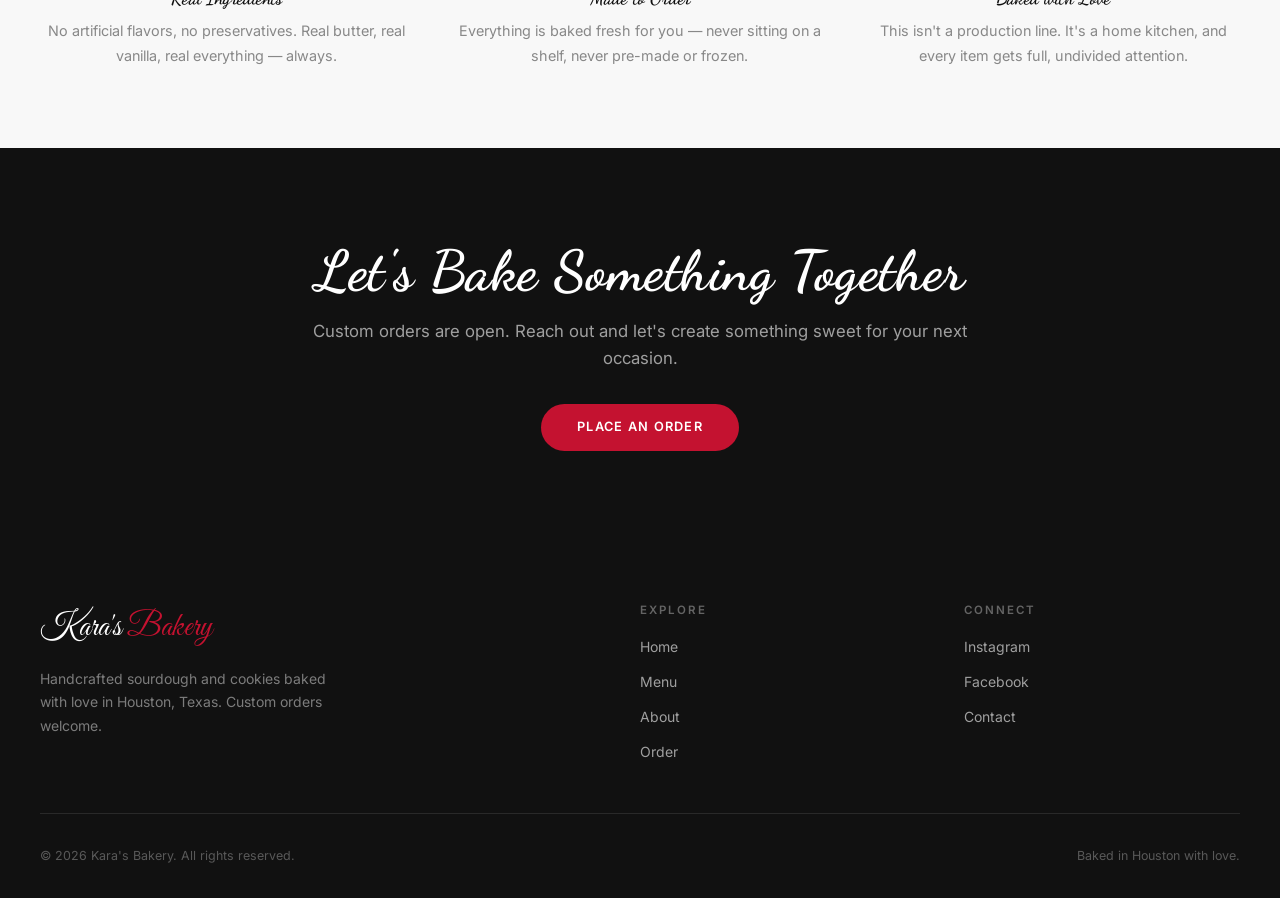
==== commit 5e8054fa: "Clean white palette with botanical floral details - Revert to crisp black/white/red (#111 black, pur" ====
--- a/about.html
+++ b/about.html
@@ -41,6 +41,25 @@
   <div class="page-hero">
     <h1>About Kara</h1>
     <p>The hands and heart behind every loaf and every cookie.</p>
+  </div>
+
+  <div class="floral-divider" aria-hidden="true">
+    <svg viewBox="0 0 480 28" xmlns="http://www.w3.org/2000/svg" fill="none" stroke-linecap="round" stroke-linejoin="round">
+      <line x1="0" y1="14" x2="200" y2="14" stroke="currentColor" stroke-width="0.5"/>
+      <line x1="280" y1="14" x2="480" y2="14" stroke="currentColor" stroke-width="0.5"/>
+      <circle cx="240" cy="14" r="8" stroke="currentColor" stroke-width="0.75"/>
+      <circle cx="240" cy="14" r="2.5" fill="currentColor" stroke="none"/>
+      <path d="M240,6 C237,1 243,1 240,6" stroke="currentColor" stroke-width="0.6" fill="none"/>
+      <path d="M240,22 C237,27 243,27 240,22" stroke="currentColor" stroke-width="0.6" fill="none"/>
+      <path d="M176,14 C171,8 163,10 162,15 C168,14 176,14" stroke="currentColor" stroke-width="0.65"/>
+      <path d="M138,14 C143,20 136,22 131,18 C135,14 138,14" stroke="currentColor" stroke-width="0.65"/>
+      <path d="M100,14 C95,8 87,10 86,15 C92,14 100,14" stroke="currentColor" stroke-width="0.65"/>
+      <circle cx="140" cy="10" r="2" stroke="currentColor" stroke-width="0.6"/>
+      <path d="M304,14 C309,8 317,10 318,15 C312,14 304,14" stroke="currentColor" stroke-width="0.65"/>
+      <path d="M342,14 C337,20 344,22 349,18 C345,14 342,14" stroke="currentColor" stroke-width="0.65"/>
+      <path d="M380,14 C385,8 393,10 394,15 C388,14 380,14" stroke="currentColor" stroke-width="0.65"/>
+      <circle cx="340" cy="10" r="2" stroke="currentColor" stroke-width="0.6"/>
+    </svg>
   </div>
 
   <!-- Story -->
--- a/css/style.css
+++ b/css/style.css
@@ -10,14 +10,14 @@
 
 /* Variables */
 :root {
-  --black:       #0D0D0D;
+  --black:       #111111;
   --white:       #FFFFFF;
-  --off-white:   #F9F7F5;
+  --off-white:   #F8F8F8;
   --red:         #C41230;
   --red-dark:    #9B0E27;
-  --gray-light:  #EBEBEB;
+  --gray-light:  #E5E5E5;
   --gray-mid:    #888888;
-  --gray-dark:   #3A3A3A;
+  --gray-dark:   #333333;
 
   --font-script: 'Great Vibes', cursive;
   --font-serif:  'Dancing Script', cursive;
@@ -75,6 +75,7 @@
   text-transform: uppercase;
   cursor: pointer;
   border: none;
+  border-radius: 50px;
   transition: background 0.2s ease, color 0.2s ease;
 }
 
@@ -182,7 +183,7 @@
   display: none;
   position: fixed;
   top: var(--nav-height); left: 0; right: 0;
-  background: var(--white);
+  background: var(--off-white);
   border-bottom: 1px solid var(--gray-light);
   padding: 1.5rem;
   z-index: 999;
@@ -209,8 +210,25 @@
   padding: 4rem 1.5rem 3.5rem;
   text-align: center;
   background: var(--off-white);
-  border-bottom: 1px solid var(--gray-light);
-}
+  position: relative;
+  overflow: hidden;
+}
+
+.page-hero::before,
+.page-hero::after {
+  content: '';
+  position: absolute;
+  width: 100px;
+  height: 100px;
+  background-image: url("data:image/svg+xml,%3Csvg xmlns='http://www.w3.org/2000/svg' viewBox='0 0 100 100' fill='none' stroke='%23111' stroke-linecap='round' stroke-linejoin='round'%3E%3Cpath d='M0,0 C30,20 55,45 60,100' stroke-width='0.7'/%3E%3Cpath d='M0,0 C40,8 60,30 58,58' stroke-width='0.7'/%3E%3Cpath d='M0,0 C15,35 5,60 8,90' stroke-width='0.6'/%3E%3Cpath d='M30,50 C24,43 26,34 32,32 C36,40 30,50' stroke-width='0.6'/%3E%3Cpath d='M46,34 C52,38 52,46 46,48 C42,40 46,34' stroke-width='0.6'/%3E%3Cpath d='M16,70 C10,66 9,57 16,55 C20,63 16,70' stroke-width='0.6'/%3E%3Ccircle cx='30' cy='50' r='3.5' stroke-width='0.6'/%3E%3Ccircle cx='16' cy='70' r='2.5' stroke-width='0.6'/%3E%3C/svg%3E");
+  background-size: contain;
+  background-repeat: no-repeat;
+  opacity: 0.1;
+  pointer-events: none;
+}
+
+.page-hero::before { top: 0; left: 0; }
+.page-hero::after  { bottom: 0; right: 0; transform: rotate(180deg); }
 
 .page-hero h1 { margin-bottom: 0.75rem; }
 
@@ -298,6 +316,7 @@
   background: var(--gray-dark);
   cursor: pointer;
   display: block;
+  border-radius: 20px;
 }
 
 .category-card__img {
@@ -379,6 +398,7 @@
   object-fit: cover;
   background: var(--gray-light);
   min-height: 300px;
+  border-radius: 16px;
 }
 
 .about-snippet__image::before {
@@ -387,6 +407,7 @@
   top: 1.5rem; left: -1.5rem;
   right: 1.5rem; bottom: -1.5rem;
   border: 2px solid var(--red);
+  border-radius: 16px;
   z-index: -1;
 }
 
@@ -417,7 +438,6 @@
   align-items: flex-end;
   gap: 2rem;
   padding-bottom: 1.5rem;
-  border-bottom: 1px solid var(--gray-light);
 }
 
 .menu-section__header h2 { flex: 1; }
@@ -440,14 +460,15 @@
 
 .menu-item {
   background: var(--white);
-  border: 1px solid var(--gray-light);
+  border-radius: 16px;
+  box-shadow: 0 2px 16px rgba(44, 26, 14, 0.07);
   overflow: hidden;
   transition: transform 0.2s ease, box-shadow 0.2s ease;
 }
 
 .menu-item:hover {
-  transform: translateY(-4px);
-  box-shadow: 0 12px 40px rgba(0,0,0,0.09);
+  transform: translateY(-5px);
+  box-shadow: 0 14px 40px rgba(44, 26, 14, 0.13);
 }
 
 .menu-item__img {
@@ -520,6 +541,7 @@
   object-fit: cover;
   background: var(--gray-light);
   min-height: 150px;
+  border-radius: 12px;
 }
 
 .about-story__images img:first-child {
@@ -542,9 +564,10 @@
 .value-item { text-align: center; }
 
 .value-item__icon {
-  width: 52px; height: 52px;
+  width: 56px; height: 56px;
   margin: 0 auto 1.25rem;
   border: 1.5px solid var(--red);
+  border-radius: 50%;
   display: flex;
   align-items: center;
   justify-content: center;
@@ -605,7 +628,7 @@
 .socials a:hover { color: var(--red); }
 
 /* Form */
-.contact-form { background: var(--off-white); padding: 2.5rem; }
+.contact-form { background: var(--off-white); padding: 2.5rem; border-radius: 20px; }
 
 .form-group { margin-bottom: 1.5rem; }
 
@@ -629,7 +652,7 @@
   color: var(--black);
   background: var(--white);
   border: 1px solid var(--gray-light);
-  border-radius: 0;
+  border-radius: 8px;
   outline: none;
   transition: border-color 0.2s;
   -webkit-appearance: none;
@@ -750,34 +773,69 @@
   .about-story__images img:first-child { grid-column: span 1; }
 }
 
+/* ---- Floral / botanical decorative elements ---- */
+.floral-divider {
+  display: flex;
+  justify-content: center;
+  align-items: center;
+  padding: 2.25rem 1.5rem;
+  color: rgba(17, 17, 17, 0.18);
+  overflow: hidden;
+}
+
+.floral-divider svg {
+  width: 100%;
+  max-width: 500px;
+  height: auto;
+  display: block;
+}
+
+/* Hero corner botanical sprigs */
+.hero__botanical {
+  position: absolute;
+  width: 180px;
+  height: 180px;
+  pointer-events: none;
+}
+
+.hero__botanical--tr { top: 0; right: 0; }
+.hero__botanical--bl { bottom: 0; left: 0; transform: rotate(180deg); }
+
+.hero__botanical svg {
+  width: 100%;
+  height: 100%;
+}
+
 /* ---- Floating logo ---- */
 .floating-logo {
-  position: fixed;
-  bottom: 1.75rem;
-  right: 1.75rem;
-  width: 92px;
-  height: 92px;
-  z-index: 500;
-  pointer-events: none;
-  transition: filter 0.4s ease;
-  opacity: 0.88;
+     position: fixed;
+     bottom: 1.75rem;
+     right: 1.75rem;
+     width: 92px;
+     height: 92px;
+     z-index: 500;
+     pointer-events: none;
+     transition: filter 0.4s ease;
+     opacity: 1;
+     mix-blend-mode: multiply;
 }
 
 .floating-logo img {
-  width: 100%;
-  height: 100%;
-  object-fit: contain;
+     width: 100%;
+     height: 100%;
+     object-fit: contain;
 }
 
 .floating-logo.on-dark {
-  filter: brightness(0) invert(1);
+     filter: invert(1);
+     mix-blend-mode: screen;
 }
 
 @media (max-width: 640px) {
-  .floating-logo {
-    width: 62px;
-    height: 62px;
-    bottom: 1rem;
-    right: 1rem;
-  }
-}
+     .floating-logo {
+            width: 62px;
+            height: 62px;
+            bottom: 1rem;
+            right: 1rem;
+     }
+}
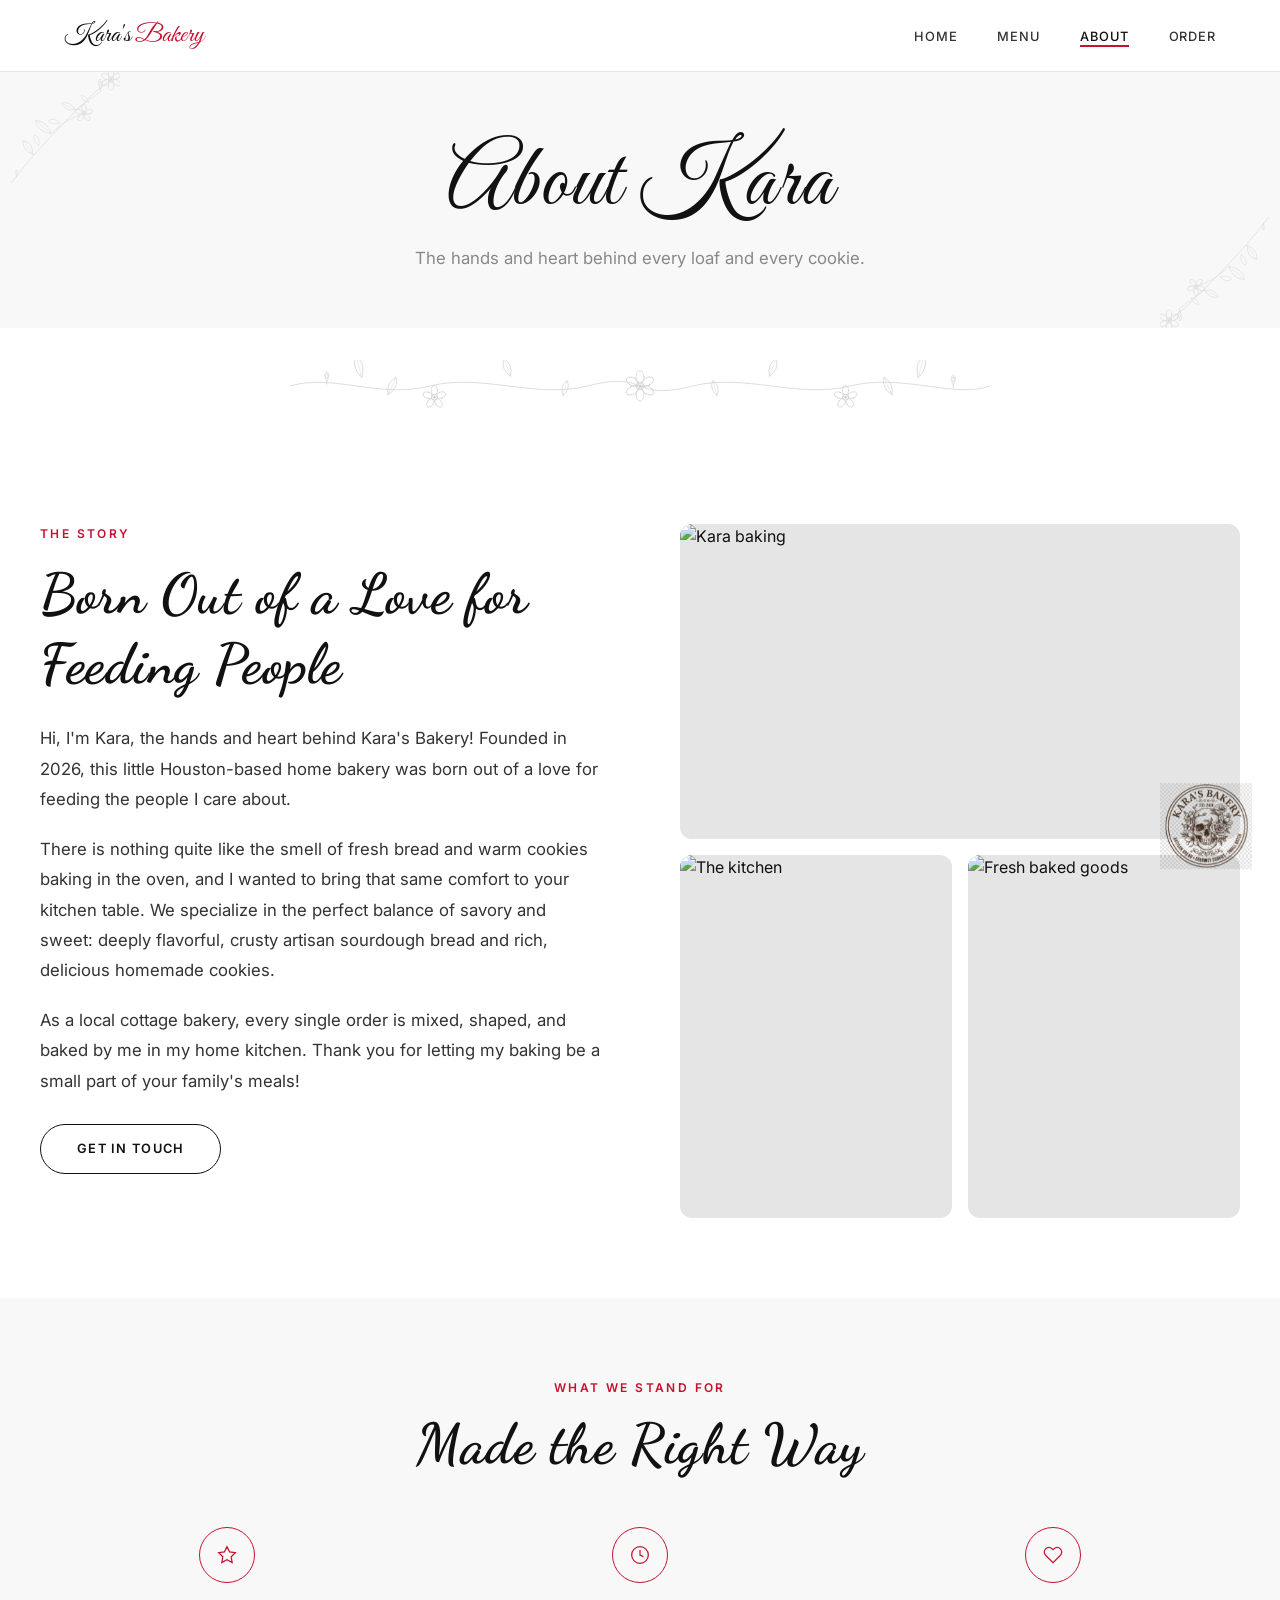
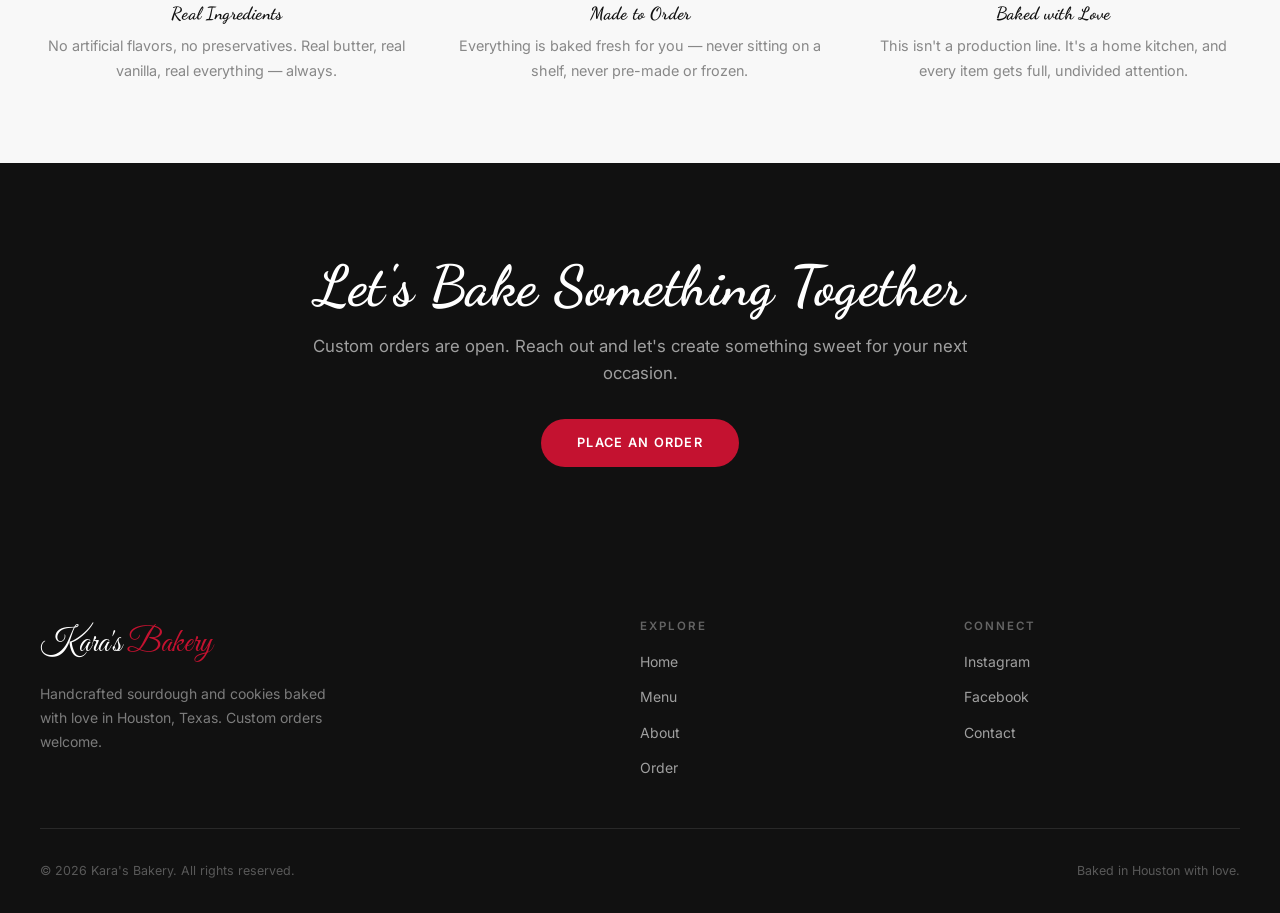
==== commit fe47a5db: "Logo as hero centerpiece, real botanical SVG florals, clean white - Hero redesigned: white bg, large" ====
--- a/about.html
+++ b/about.html
@@ -44,22 +44,7 @@
   </div>
 
   <div class="floral-divider" aria-hidden="true">
-    <svg viewBox="0 0 480 28" xmlns="http://www.w3.org/2000/svg" fill="none" stroke-linecap="round" stroke-linejoin="round">
-      <line x1="0" y1="14" x2="200" y2="14" stroke="currentColor" stroke-width="0.5"/>
-      <line x1="280" y1="14" x2="480" y2="14" stroke="currentColor" stroke-width="0.5"/>
-      <circle cx="240" cy="14" r="8" stroke="currentColor" stroke-width="0.75"/>
-      <circle cx="240" cy="14" r="2.5" fill="currentColor" stroke="none"/>
-      <path d="M240,6 C237,1 243,1 240,6" stroke="currentColor" stroke-width="0.6" fill="none"/>
-      <path d="M240,22 C237,27 243,27 240,22" stroke="currentColor" stroke-width="0.6" fill="none"/>
-      <path d="M176,14 C171,8 163,10 162,15 C168,14 176,14" stroke="currentColor" stroke-width="0.65"/>
-      <path d="M138,14 C143,20 136,22 131,18 C135,14 138,14" stroke="currentColor" stroke-width="0.65"/>
-      <path d="M100,14 C95,8 87,10 86,15 C92,14 100,14" stroke="currentColor" stroke-width="0.65"/>
-      <circle cx="140" cy="10" r="2" stroke="currentColor" stroke-width="0.6"/>
-      <path d="M304,14 C309,8 317,10 318,15 C312,14 304,14" stroke="currentColor" stroke-width="0.65"/>
-      <path d="M342,14 C337,20 344,22 349,18 C345,14 342,14" stroke="currentColor" stroke-width="0.65"/>
-      <path d="M380,14 C385,8 393,10 394,15 C388,14 380,14" stroke="currentColor" stroke-width="0.65"/>
-      <circle cx="340" cy="10" r="2" stroke="currentColor" stroke-width="0.6"/>
-    </svg>
+    <img src="images/floral-divider.svg" alt="">
   </div>
 
   <!-- Story -->
--- a/css/style.css
+++ b/css/style.css
@@ -218,12 +218,12 @@
 .page-hero::after {
   content: '';
   position: absolute;
-  width: 100px;
-  height: 100px;
-  background-image: url("data:image/svg+xml,%3Csvg xmlns='http://www.w3.org/2000/svg' viewBox='0 0 100 100' fill='none' stroke='%23111' stroke-linecap='round' stroke-linejoin='round'%3E%3Cpath d='M0,0 C30,20 55,45 60,100' stroke-width='0.7'/%3E%3Cpath d='M0,0 C40,8 60,30 58,58' stroke-width='0.7'/%3E%3Cpath d='M0,0 C15,35 5,60 8,90' stroke-width='0.6'/%3E%3Cpath d='M30,50 C24,43 26,34 32,32 C36,40 30,50' stroke-width='0.6'/%3E%3Cpath d='M46,34 C52,38 52,46 46,48 C42,40 46,34' stroke-width='0.6'/%3E%3Cpath d='M16,70 C10,66 9,57 16,55 C20,63 16,70' stroke-width='0.6'/%3E%3Ccircle cx='30' cy='50' r='3.5' stroke-width='0.6'/%3E%3Ccircle cx='16' cy='70' r='2.5' stroke-width='0.6'/%3E%3C/svg%3E");
+  width: 120px;
+  height: 120px;
+  background-image: url('../images/floral-corner.svg');
   background-size: contain;
   background-repeat: no-repeat;
-  opacity: 0.1;
+  opacity: 0.12;
   pointer-events: none;
 }
 
@@ -241,31 +241,25 @@
 /* ---- HOME: Hero ---- */
 .hero {
   margin-top: var(--nav-height);
-  height: calc(90vh - var(--nav-height));
-  min-height: 500px;
-  position: relative;
+  min-height: 88vh;
   display: flex;
   align-items: center;
   justify-content: center;
-  overflow: hidden;
-  background: var(--black);
-}
-
-.hero__bg {
-  position: absolute;
-  inset: 0;
-  background-image: url('../images/hero.jpg');
-  background-size: cover;
-  background-position: center;
-  opacity: 0.45;
+  background: var(--white);
+  padding: 4rem 1.5rem;
 }
 
 .hero__content {
-  position: relative;
   text-align: center;
-  color: var(--white);
-  padding: 0 1.5rem;
-  max-width: 800px;
+  max-width: 680px;
+  padding: 0;
+}
+
+.hero__logo {
+  width: clamp(200px, 42vw, 380px);
+  height: auto;
+  margin: 0 auto 2rem;
+  display: block;
 }
 
 .hero__eyebrow {
@@ -275,14 +269,12 @@
   letter-spacing: 0.22em;
   text-transform: uppercase;
   color: var(--red);
-  margin-bottom: 1.25rem;
-}
-
-.hero__title { color: var(--white); margin-bottom: 1.25rem; }
+  margin-bottom: 2rem;
+}
 
 .hero__subtitle {
   font-size: 1.1rem;
-  color: rgba(255,255,255,0.75);
+  color: var(--gray-mid);
   max-width: 52ch;
   margin: 0 auto 2.25rem;
 }
@@ -762,8 +754,6 @@
 @media (max-width: 600px) {
   :root { --section-pad: 3.5rem 1.25rem; }
 
-  .hero { height: 85vh; }
-
   .menu-section__header { flex-direction: column; align-items: flex-start; gap: 0.5rem; }
   .menu-section__header p { text-align: left; }
 
@@ -773,37 +763,20 @@
   .about-story__images img:first-child { grid-column: span 1; }
 }
 
-/* ---- Floral / botanical decorative elements ---- */
+/* ---- Floral decorative elements ---- */
 .floral-divider {
   display: flex;
   justify-content: center;
-  align-items: center;
-  padding: 2.25rem 1.5rem;
-  color: rgba(17, 17, 17, 0.18);
+  padding: 2rem 1.5rem;
   overflow: hidden;
 }
 
-.floral-divider svg {
+.floral-divider img {
   width: 100%;
-  max-width: 500px;
+  max-width: 700px;
   height: auto;
   display: block;
-}
-
-/* Hero corner botanical sprigs */
-.hero__botanical {
-  position: absolute;
-  width: 180px;
-  height: 180px;
-  pointer-events: none;
-}
-
-.hero__botanical--tr { top: 0; right: 0; }
-.hero__botanical--bl { bottom: 0; left: 0; transform: rotate(180deg); }
-
-.hero__botanical svg {
-  width: 100%;
-  height: 100%;
+  opacity: 0.2;
 }
 
 /* ---- Floating logo ---- */
